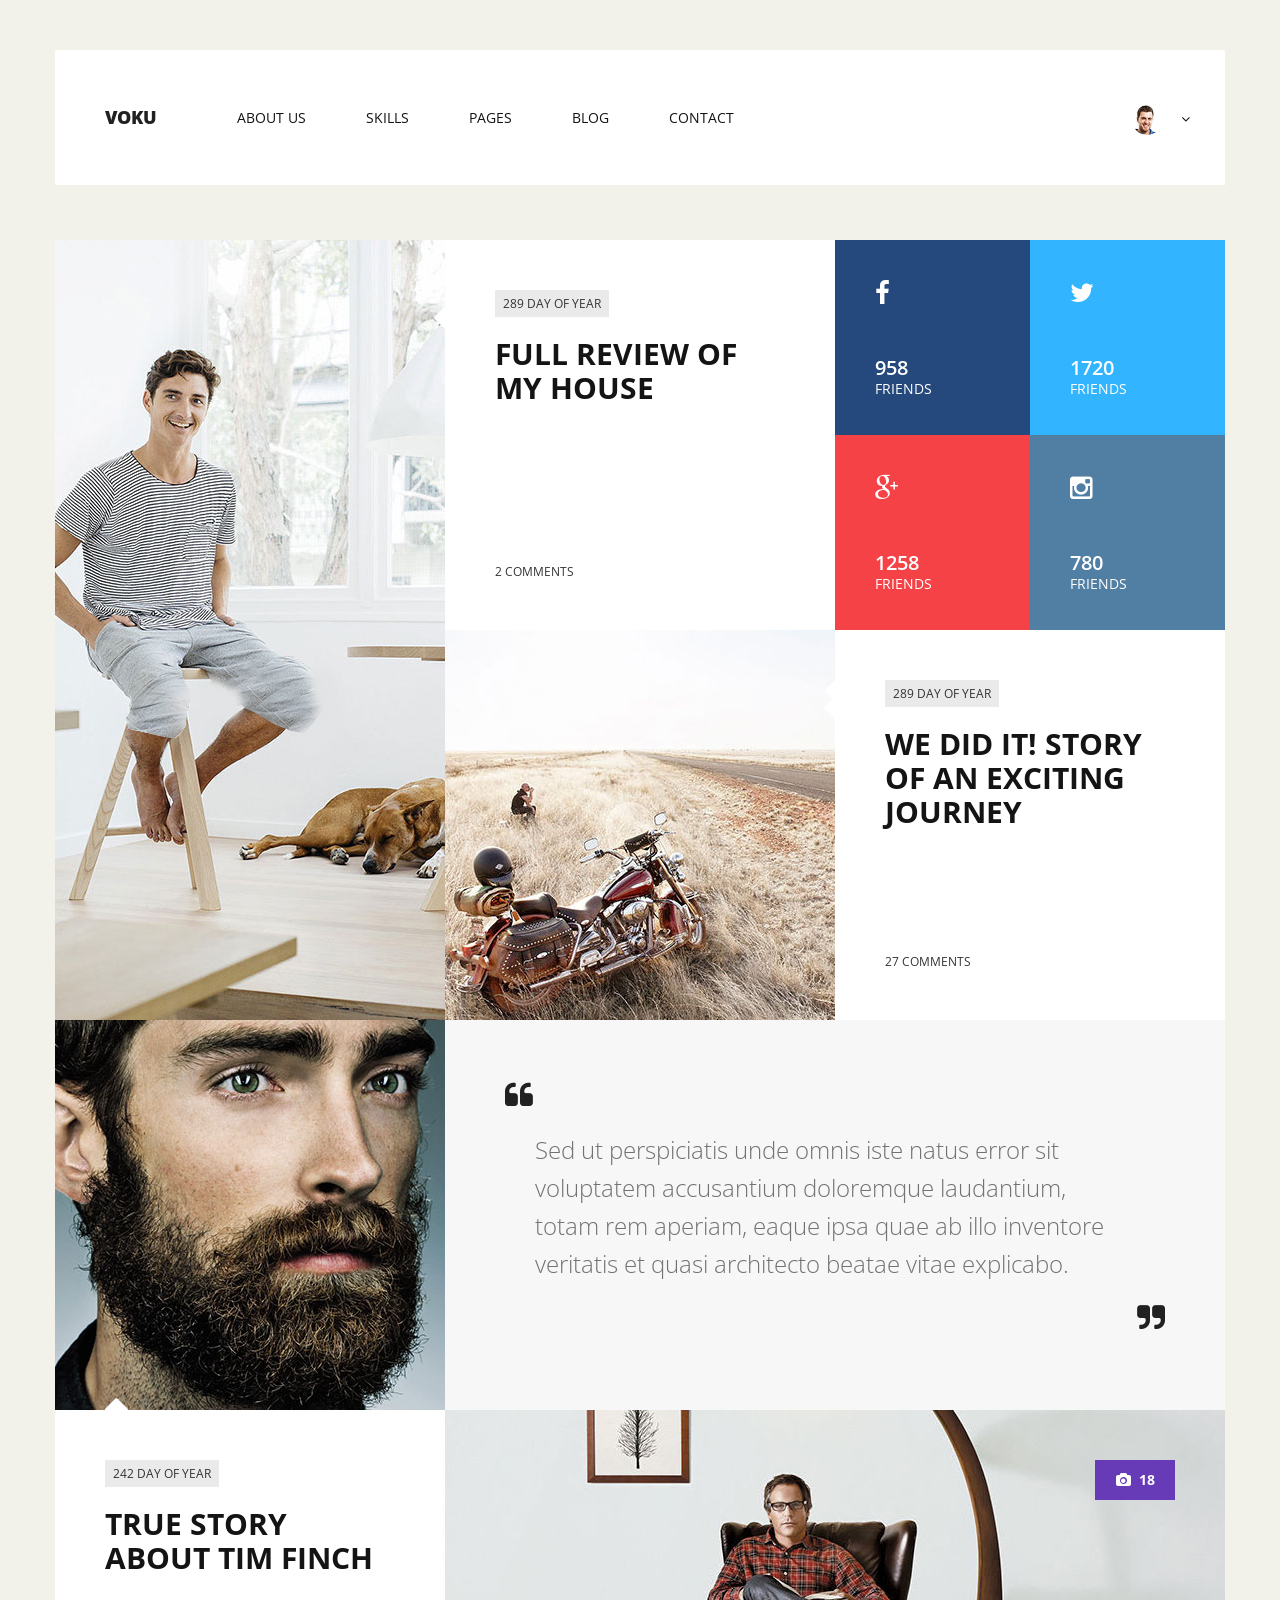
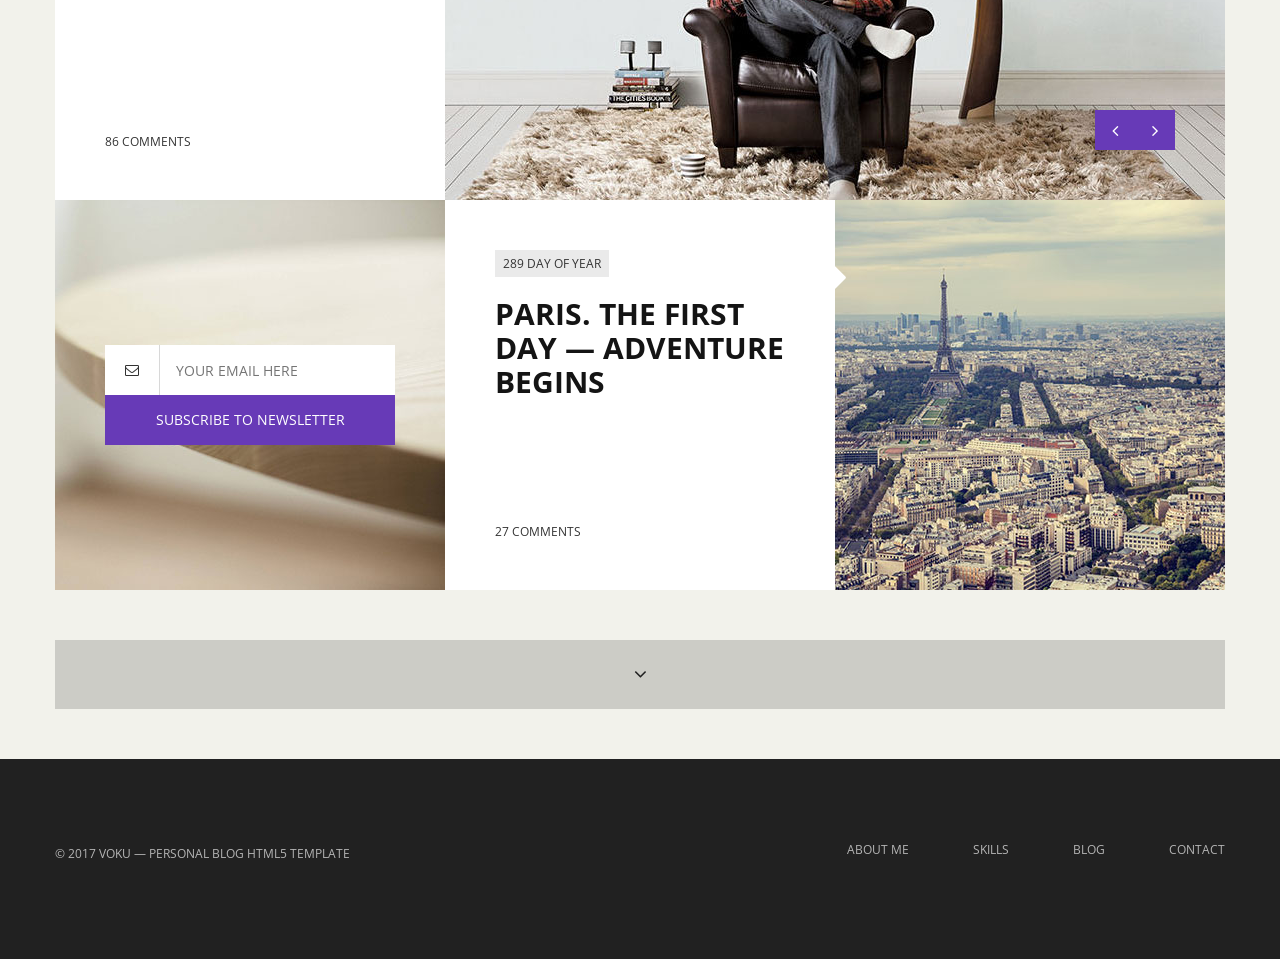
==== index.html @ 14ad577e "deploy project" ====
<!doctype html>
<html class="no-js" lang="en">
<head>
<meta name="viewport" content="width=device-width, initial-scale=1.0" />
<meta http-equiv="content-type" content="text/html; charset=utf-8" />
<meta name="author" content="M_Adnan" />
<!-- Document Title -->
<title>Voku HTML5 Templates</title>

<!-- Fonts Online -->
<link href='https://fonts.googleapis.com/css?family=Open+Sans:400,400italic,600,700,800,300' rel='stylesheet' type='text/css'>

<!-- StyleSheets -->
<link rel="stylesheet" href="css/bootstrap/bootstrap.min.css">
<link rel="stylesheet" href="css/font-awesome.min.css">
<link rel="stylesheet" href="css/main.css">
<link rel="stylesheet" href="css/style.css">
<link rel="stylesheet" href="css/responsive.css">

<!-- JavaScripts -->
<script src="js/vendors/modernizr.js"></script>
<!-- HTML5 Shim and Respond.js IE8 support of HTML5 elements and media queries -->
<!-- WARNING: Respond.js doesn't work if you view the page via file:// -->
<!--[if lt IE 9]>
    <script src="https://oss.maxcdn.com/html5shiv/3.7.2/html5shiv.min.js"></script>
    <script src="https://oss.maxcdn.com/respond/1.4.2/respond.min.js"></script>
    <![endif]-->
</head>
<body>

<!-- Page Wrapper -->
<div id="wrap">
  <div class="container"> 
    <!-- Header -->
    <header class="margin-top-50">
      <div class="logo"> <a href="index.html" class="text-uppercase">voku</a> </div>
      
      <!--======= NAV =========-->
      <nav> 
        <!--======= MENU START =========-->
        <ul class="ownmenu">
          <li><a href="about.html">About Us </a></li>
          <li><a href="skills.html">skills</a></li>
          <li><a href="index.html">Pages </a>
            <ul class="dropdown">
              <li><a href="index.html">Home </a></li>
              <li><a href="about.html">About </a></li>
              <li><a href="skills.html">Skills </a></li>
              <li><a href="blog.html">Blog </a></li>
              <li><a href="blog-post.html">Blog Post</a></li>
              <li><a href="coming-soon.html">Coming Soon</a></li>
              <li><a href="error.html">Error 404</a></li>
              <li><a href="site-offline.html">Site offline</a></li>
              <li><a href="typography.html">Typography</a></li>
              <li><a href="contact.html">Contact</a></li>
            </ul>
          </li>
          <li><a href="blog.html">blog</a></li>
          <li><a href="contact.html">Contact</a></li>
        </ul>
      </nav>
      <!--======= PROFILE =========-->
      <div class="profile navbar-right">
        <div class="dropdown"> <a href="#." class="dropdown-toggle" type="button" id="dropdownMenu1" data-toggle="dropdown" aria-haspopup="true" aria-expanded="true"><img src="images/avatar-1.jpg" alt=""> <span class="fa fa-angle-down"></span> </a>
          <ul class="dropdown-menu animated fadeInUp" aria-labelledby="dropdownMenu1">
            <li><a href="#">Demo Name</a></li>
            <li><a href="#">Profile</a></li>
            <li><a href="#">Something</a></li>
            <li><a href="#">Separated link</a></li>
          </ul>
        </div>
      </div>
    </header>
    <!-- End Header --> 
    
    <!-- Content -->
    <div id="content">
      <section class="post-content margin-top-50">
        <ul class="row">
          
          <!-- Post 1 -->
          <li class="col-md-4"> <img class="img-responsive" src="images/img-1.jpg" alt="" > </li>
          
          <!-- Post Content -->
          <li class="col-md-4">
            <article class="white-bg padding-50 caret-left"> <span class="days">289 day of year</span> 
              <!-- Post Tittle --> 
              <a href="#." class="tittle-post">full review of my house</a> <span class="comment">2 comments</span> </article>
          </li>
          
          <!-- Social Links -->
          <li class="col-md-4">
            <ul class="social-links">
              <!-- Facebook -->
              <li> <a href="#."  class="fb"> <i class="fa fa-facebook-f"></i>
                <h6>958</h6>
                <span>friends</span> </a> </li>
              <!-- Twitter -->
              <li> <a href="#."  class="tw"> <i class="fa fa-twitter"></i>
                <h6>1720</h6>
                <span>friends</span> </a> </li>
              <!-- Google Plus -->
              <li> <a href="#."  class="g-plus"> <i class="fa fa-google-plus"></i>
                <h6>1258</h6>
                <span>friends</span> </a> </li>
              <!-- Instagram -->
              <li> <a href="#."  class="inst"> <i class="fa fa-instagram"></i>
                <h6>780</h6>
                <span>friends</span> </a> </li>
            </ul>
          </li>
          <!-- Post 2 -->
          <li class="col-md-4"> <img class="img-responsive" src="images/img-2.jpg" alt="" > </li>
          <!-- Post Content -->
          <li class="col-md-4">
            <article class="white-bg padding-50 caret-left"> <span class="days">289 day of year</span> 
              <!-- Post Tittle --> 
              <a href="#." class="tittle-post">we did it! story of an exciting journey</a> <span class="comment">27 comments</span> </article>
          </li>
          
          <!-- Post 3 -->
          <li class="col-md-4">
            <div class="post-img"> <img class="img-responsive" src="images/img-4.jpg" alt="" > </div>
            <article class="white-bg padding-50 caret-up"> <span class="days">242 day of year</span> 
              <!-- Post Tittle --> 
              <a href="#." class="tittle-post">true story about Tim Finch</a> <span class="comment">86 comments</span> </article>
          </li>
          
          <!-- Qoute -->
          <li class="col-md-8">
            <article class="gray-bg cliort padding-60"> <i class="fa fa-quote-left"></i>
              <p>Sed ut perspiciatis unde omnis iste natus error sit voluptatem accusantium doloremque laudantium, totam rem aperiam, eaque ipsa quae ab illo inventore veritatis et quasi architecto beatae vitae explicabo.</p>
              <i class="fa fa-quote-right pull-right"></i> </article>
          </li>
          
          <!-- Slider Post -->
          <li class="col-md-8">
            <article> 
              <!-- Slider Img -->
              <div class="tag-photo"><i class="fa fa-camera"></i>&nbsp; 18</div>
              <div class="single-slides">
                <div><img class="img-responsive" src="images/img-5.jpg" alt="" ></div>
                <div><img class="img-responsive" src="images/img-5-1.jpg" alt="" ></div>
              </div>
            </article>
          </li>
          
          <!-- Newsletter -->
          <li class="col-md-4 news-letter">
            <article> <img class="img-responsive" src="images/img-6.jpg" alt="" >
              <div class="position-center-center full-w padding-50">
                <form>
                  <input type="email" placeholder="your email here" required>
                  <i class="fa fa-envelope-o"></i>
                  <button type="submit">subscribe to newsletter</button>
                </form>
              </div>
            </article>
          </li>
          
          <!-- Post 6 --> 
          <!-- Post Content -->
          <li class="col-md-4">
            <article class="white-bg padding-50 caret-right"> <span class="days">289 day of year</span> 
              <!-- Post Tittle --> 
              <a href="#." class="tittle-post">Paris. the first day — adventure begins</a> <span class="comment">27 comments</span> </article>
          </li>
          <li class="col-md-4"> <img class="img-responsive" src="images/img-7.jpg" alt="" > </li>
        </ul>
        
        <!-- LOAD MORE --> 
        <a href="#." class="load-more"><i class="fa fa-angle-down"></i></a> </section>
    </div>
  </div>
  
  <!-- FOOTER -->
  <footer>
    <div class="container">
      <div class="row">
        <div class="col-md-6">
          <p>© 2017 voku — personal blog HTML5 Template</p>
        </div>
        <div class="col-md-6 footer-link"> <a href="#.">about me</a> <a href="#.">skills</a> <a href="#.">blog</a> <a href="#.">Contact</a> </div>
      </div>
    </div>
  </footer>
</div>
<!-- End Page Wrapper --> 

<!-- JavaScripts --> 
<script src="js/vendors/jquery/jquery.min.js"></script> 
<script src="js/vendors/bootstrap.min.js"></script> 
<script src="js/vendors/own-menu.js"></script> 
<script src="js/vendors/owl.carousel.min.js"></script> 
<script src="js/voku.js"></script>
</body>
</html>
---- css/main.css ----
/* MENU CONFIGURATION
**********************************************************/
.ownmenu {
	width: 100%;
	padding: 0;
	margin: 0;
	position: relative;
	float: left;
	list-style: none;
}
.ownmenu li {
	display: inline-block;
	float: left;
}
.ownmenu a {
	-o-transition: all .3s linear;
	-webkit-transition: all .3s linear;
	-moz-transition: all .3s linear;
	transition: all .3s linear;
	outline: none;
	z-index: 10;
}
.ownmenu li {
}
/* DROPDOWN CONFIGURATION
**********************************************************/
.ownmenu ul.dropdown, .ownmenu ul.dropdown li ul.dropdown {
	list-style: none;
	margin: 0;
	padding: 0;
	display: none;
	position: absolute;
	z-index: 99;
	padding-left: 0px;
	width: 250px;
	background: none;
}
.ownmenu ul.dropdown li ul.dropdown {
	left: 100%;
	top: inherit;
	background: #272727;
}
header nav .ownmenu ul.dropdown .indicator {
	display: block;
	left: -15px;
	margin-left: 0px;
}
.ownmenu ul.dropdown li {
	clear: both;
	width: 100%;
}
.ownmenu ul.dropdown li a {
	width: 100%;
	padding: 12px 24px 12px;
	display: inline-block;
	float: left;
	clear: both;
	text-decoration: none;
	color: #999;
	box-sizing: border-box;
	-moz-box-sizing: border-box;
	-webkit-box-sizing: border-box;
}
.ownmenu ul.dropdown li:hover > a {
	color: #fff !important;
}
/* dropdowns to left side */
.ownmenu ul.dropdown li ul.dropdown.left {
	left: auto;
	right: 100%;
}
/* SUBMENU INDICATORS
**********************************************************/
.ownmenu .indicator {
	position: relative;
	right: 5px;
	font-size: 14px;
	float: right;
}
.ownmenu ul li .indicator {
	font-size: 12px;
	top: 1px;
	left: 10px;
}
.ownmenu ul.dropdown {
	top: 54px;
}
.ownmenu > li > .megamenu {
	top: 54px;
}
/* MEGAMENU
**********************************************************/
.ownmenu > li > .megamenu {
	position: absolute;
	display: none;
	background: #fff;
	width: 25%;
	font-size: 12px;
	color: #999;
	z-index: 99;
	padding: 0 0px;
	-webkit-box-sizing: border-box;
	-moz-box-sizing: border-box;
	box-sizing: border-box;
}
/* megamenu list */
.ownmenu li > .megamenu ul {
	margin: 0px;
	float: left;
	padding: 0;
	display: block;
	position: relative;
}
.ownmenu li > .megamenu ul li {
	width: 100%;
	padding: 0px;
}
.ownmenu li > .megamenu ul li.title {
	margin: 0 0 8px;
	padding: 0 0 5px;
	font-size: 14px;
	border-bottom: solid 1px #666;
}
/* megamenu h5 */
.ownmenu li > .megamenu h5 {
	width: 100%;
	margin: 0;
	padding: 0;
}
/* megamenu links */
.ownmenu li > .megamenu a {
	color: #999;
	text-decoration: none;
	font-size: 12px;
	-webkit-transition: color 0.3s linear;
	-moz-transition: color 0.3s linear;
	-o-transition: color 0.3s linear;
	transition: color 0.3s linear;
}
.ownmenu li > .megamenu a:hover {
	color: #dedede;
}
/* megamenu images */
.ownmenu .megamenu img {
	width: 100%;
	-webkit-transition: border 0.3s linear;
	-moz-transition: border 0.3s linear;
	-o-transition: border 0.3s linear;
	transition: border 0.3s linear;
}
/* to fix right attribute on submenus (menu aligned to left (default)) */
.ownmenu > li.fix-sub > .megamenu, .ownmenu > li.fix-sub > .megamenu.half-width, .ownmenu > li.fix-sub > .dropdown {
	right: 0;
}
/* MEGAMENU WIDTHS
**********************************************************/
.ownmenu > li > .megamenu.half-width {
	width: 50%;
}
.ownmenu > li > .megamenu.full-width {
	width: 100%;
	left: 0;
	text-align: left;
}
/* MEGAMENU FORM CONFIGURATION
**********************************************************/
.ownmenu li > .megamenu form {
	width: 100%;
}
/* megamenu inputs */
.ownmenu li > .megamenu form input[type="text"], .ownmenu li > .megamenu form textarea {
	padding: 5px;
	color: #999;
	background: #444;
	font-size: 14px;
	border: solid 1px transparent;
	outline: none;
	-webkit-box-sizing: border-box;
	-moz-box-sizing: border-box;
	box-sizing: border-box;
	-webkit-transition: border 0.3s linear;
	-moz-transition: border 0.3s linear;
	-o-transition: border 0.3s linear;
	transition: border 0.3s linear;
}
.ownmenu li > .megamenu form input[type="text"]:focus, .ownmenu li > .megamenu form textarea:focus {
	border-color: #e0e0e0;
}
.ownmenu li > .megamenu form input[type="text"] {
	width: 100%;
	margin-top: 10px;
}
.ownmenu li > .megamenu form textarea {
	width: 100%;
	margin-top: 10px;
}
.ownmenu li > .megamenu form input[type="submit"] {
	width: 25%;
	float: right;
	height: 30px;
	margin-top: 10px;
	border: none;
	cursor: pointer;
	background: #444;
	color: #777;
	-webkit-transition: background 0.3s linear;
	-moz-transition: background 0.3s linear;
	-o-transition: background 0.3s linear;
	transition: background 0.3s linear;
}
.ownmenu li > .megamenu form input[type="submit"]:hover {
	background: #e0e0e0;
	color: #555;
}
/* MEGAMENU GRID SYSTEM
**********************************************************/
.megamenu .row {
}
.megamenu .row:first-child {
	margin-top: 0;
}
.megamenu .row:before, .megamenu .row:after {
	display: table;
	content: "";
	line-height: 0;
}
.megamenu .row:after {
	clear: both;
}
.megamenu .row .col1, .megamenu .row .col2, .megamenu .row .col3, .megamenu .row .col4, .megamenu .row .col5, .megamenu .row .col6 {
	display: block;
	width: 100%;
	min-height: 20px;
	float: left;
	margin-left: 2.127659574468085%;
	-webkit-box-sizing: border-box;
	-moz-box-sizing: border-box;
	box-sizing: border-box;
}
.megamenu .row [class*="col"]:first-child {
	margin-left: 0;
}
.megamenu .row .col1 {
	width: 14.893617021276595%;
}
/* RIGHT ALIGNMENT (MENU ITEM)
**********************************************************/
.ownmenu > li.right {
	float: right;
}
.ownmenu > li.right > .megamenu, .ownmenu > li.right > .megamenu.half-width, .ownmenu > li.right > .dropdown {
	right: 0;
}
/* to fix right attribute on submenus (menu aligned to right) */
.ownmenu > li.jsright {
	float: right;
}
.ownmenu > li.jsright.last > .megamenu, .ownmenu > li.jsright.last > .megamenu.half-width, .ownmenu > li.jsright.last > .dropdown {
	right: 0;
}
/* ICONS (FONT AWESOME)
**********************************************************/
.ownmenu > li > a > i {
}
/* COLLAPSIBLE MENU
**********************************************************/
.ownmenu > li.showhide {
	display: none;
	width: 100%;
	height: 50px;
	cursor: pointer;
	color: #999;
}
.ownmenu > li.showhide span.title {
	margin: 15px 0 0 25px;
	float: left;
}
.ownmenu > li.showhide span.icon {
	margin: 17px 20px;
	float: right;
}
.ownmenu > li.showhide .icon em {
	margin-bottom: 3px;
	display: block;
	width: 20px;
	height: 2px;
	background: #999;
}
/* RESPONSIVE LAYOUT
**********************************************************/
@media (max-width: 767px) {
.ownmenu > li {
	display: block;
	width: 100%;
	box-sizing: border-box;
	-moz-box-sizing: border-box;
	-webkit-box-sizing: border-box;
}
.ownmenu > li > a {
	padding: 15px 25px;
}
.ownmenu a {
	width: 100%;
	box-sizing: border-box;
	-moz-box-sizing: border-box;
	-webkit-box-sizing: border-box;
}
.ownmenu ul.dropdown, .ownmenu ul.dropdown li ul.dropdown {
	width: 100% !important;
	left: 0;
	position: static !important;
	border: none;
	box-sizing: border-box;
	-moz-box-sizing: border-box;
	-webkit-box-sizing: border-box;
}
.ownmenu ul.dropdown li {
	border: none;
}
.ownmenu ul.dropdown > li > a {
	padding-left: 40px !important;
}
.ownmenu > li > .megamenu {
	width: 100% !important;
	position: static;
	border-top: none;
}
.ownmenu > li > .megamenu .row [class*="col"] {
	float: none;
	display: block;
	width: 100% !important;
	margin-left: 0;
	margin-top: 15px;
	-webkit-box-sizing: border-box;
	-moz-box-sizing: border-box;
	box-sizing: border-box;
}
.ownmenu > li > .megamenu .row:first-child [class*="col"]:first-child {
	margin-top: 0;
}
.ownmenu > li > .megamenu .row {
	margin-top: 0;
}
.ownmenu > li > ul.dropdown > li > a {
	padding-left: 20px !important;
}
.ownmenu > li > ul.dropdown > li > ul.dropdown > li > a {
	padding-left: 60px !important;
}
.ownmenu > li > ul.dropdown > li > ul.dropdown > li > ul.dropdown > li > a {
	padding-left: 80px !important;
}
}

/* 
 * 	Owl Carousel - Auto Height Plugin
 */
.owl-height {
	-webkit-transition: height 500ms ease-in-out;
	-moz-transition: height 500ms ease-in-out;
	-ms-transition: height 500ms ease-in-out;
	-o-transition: height 500ms ease-in-out;
	transition: height 500ms ease-in-out;
}
/* 
 *  Core Owl Carousel CSS File
 */
.owl-carousel {
	display: none;
	width: 100%;
	-webkit-tap-highlight-color: transparent;
	/* position relative and z-index fix webkit rendering fonts issue */
	position: relative;
	z-index: 1;
}
.owl-carousel .owl-stage {
	position: relative;
	-ms-touch-action: pan-Y;
}
.owl-carousel .owl-stage:after {
	content: ".";
	display: block;
	clear: both;
	visibility: hidden;
	line-height: 0;
	height: 0;
}
.owl-carousel .owl-stage-outer {
	position: relative;
	overflow: hidden;
	/* fix for flashing background */
	-webkit-transform: translate3d(0px, 0px, 0px);
}
.owl-carousel .owl-controls .owl-nav .owl-prev, .owl-carousel .owl-controls .owl-nav .owl-next, .owl-carousel .owl-controls .owl-dot {
	cursor: pointer;
	cursor: hand;
	-webkit-user-select: none;
	-khtml-user-select: none;
	-moz-user-select: none;
	-ms-user-select: none;
	user-select: none;
}
.owl-carousel.owl-loaded {
	display: block;
}
.owl-carousel.owl-loading {
	opacity: 0;
	display: block;
}
.owl-carousel.owl-hidden {
	opacity: 0;
}
.owl-carousel .owl-refresh .owl-item {
	display: none;
}
.owl-carousel .owl-item {
	position: relative;
	min-height: 1px;
	float: left;
	-webkit-backface-visibility: hidden;
	-webkit-tap-highlight-color: transparent;
	-webkit-touch-callout: none;
	-webkit-user-select: none;
	-moz-user-select: none;
	-ms-user-select: none;
	user-select: none;
}
.owl-carousel .owl-item img {
	display: block;
	-webkit-transform-style: preserve-3d;
}
.owl-carousel.owl-text-select-on .owl-item {
	-webkit-user-select: auto;
	-moz-user-select: auto;
	-ms-user-select: auto;
	user-select: auto;
}
.owl-carousel .owl-grab {
	cursor: move;
	cursor: -webkit-grab;
	cursor: -o-grab;
	cursor: -ms-grab;
	cursor: grab;
}
.owl-carousel.owl-rtl {
	direction: rtl;
}
.owl-carousel.owl-rtl .owl-item {
	float: right;
}
/* No Js */
.no-js .owl-carousel {
	display: block;
}
/* 
 * 	Owl Carousel - Lazy Load Plugin
 */
.owl-carousel .owl-item .owl-lazy {
	opacity: 0;
	-webkit-transition: opacity 400ms ease;
	-moz-transition: opacity 400ms ease;
	-ms-transition: opacity 400ms ease;
	-o-transition: opacity 400ms ease;
	transition: opacity 400ms ease;
}
.owl-carousel .owl-item img {
	transform-style: preserve-3d;
}
/* 
 * 	Owl Carousel - Video Plugin
 */
.owl-carousel .owl-video-wrapper {
	position: relative;
	height: 100%;
	background: #000;
}
.owl-carousel .owl-video-play-icon {
	position: absolute;
	height: 80px;
	width: 80px;
	left: 50%;
	top: 50%;
	margin-left: -40px;
	margin-top: -40px;
	cursor: pointer;
	z-index: 1;
	-webkit-backface-visibility: hidden;
	-webkit-transition: scale 100ms ease;
	-moz-transition: scale 100ms ease;
	-ms-transition: scale 100ms ease;
	-o-transition: scale 100ms ease;
	transition: scale 100ms ease;
}
.owl-carousel .owl-video-play-icon:hover {
	-webkit-transition: scale(1.3, 1.3);
	-moz-transition: scale(1.3, 1.3);
	-ms-transition: scale(1.3, 1.3);
	-o-transition: scale(1.3, 1.3);
	transition: scale(1.3, 1.3);
}
.owl-carousel .owl-video-playing .owl-video-tn, .owl-carousel .owl-video-playing .owl-video-play-icon {
	display: none;
}
.owl-carousel .owl-video-tn {
	opacity: 0;
	height: 100%;
	background-position: center center;
	background-repeat: no-repeat;
	-webkit-background-size: contain;
	-moz-background-size: contain;
	-o-background-size: contain;
	background-size: contain;
	-webkit-transition: opacity 400ms ease;
	-moz-transition: opacity 400ms ease;
	-ms-transition: opacity 400ms ease;
	-o-transition: opacity 400ms ease;
	transition: opacity 400ms ease;
}
.owl-carousel .owl-video-frame {
	position: relative;
	z-index: 1;
}

div.pp_default .pp_top,div.pp_default .pp_top .pp_middle,div.pp_default .pp_top .pp_left,div.pp_default .pp_top .pp_right,div.pp_default .pp_bottom,div.pp_default .pp_bottom .pp_left,div.pp_default .pp_bottom .pp_middle,div.pp_default .pp_bottom .pp_right{height:13px}
div.pp_default .pp_top .pp_left{background:url(../images/prettyPhoto/default/sprite.png) -78px -93px no-repeat}
div.pp_default .pp_top .pp_middle{background:url(../images/prettyPhoto/default/sprite_x.png) top left repeat-x}
div.pp_default .pp_top .pp_right{background:url(../images/prettyPhoto/default/sprite.png) -112px -93px no-repeat}
div.pp_default .pp_content .ppt{color:#f8f8f8}
div.pp_default .pp_content_container .pp_left{background:url(../images/prettyPhoto/default/sprite_y.png) -7px 0 repeat-y;padding-left:13px}
div.pp_default .pp_content_container .pp_right{background:url(../images/prettyPhoto/default/sprite_y.png) top right repeat-y;padding-right:13px}
div.pp_default .pp_next:hover{background:url(../images/prettyPhoto/default/sprite_next.png) center right no-repeat;cursor:pointer}
div.pp_default .pp_previous:hover{background:url(../images/prettyPhoto/default/sprite_prev.png) center left no-repeat;cursor:pointer}
div.pp_default .pp_expand{background:url(../images/prettyPhoto/default/sprite.png) 0 -29px no-repeat;cursor:pointer;width:28px;height:28px}
div.pp_default .pp_expand:hover{background:url(../images/prettyPhoto/default/sprite.png) 0 -56px no-repeat;cursor:pointer}
div.pp_default .pp_contract{background:url(../images/prettyPhoto/default/sprite.png) 0 -84px no-repeat;cursor:pointer;width:28px;height:28px}
div.pp_default .pp_contract:hover{background:url(../images/prettyPhoto/default/sprite.png) 0 -113px no-repeat;cursor:pointer}
div.pp_default .pp_close{width:30px;height:30px;background:url(../images/prettyPhoto/default/sprite.png) 2px 1px no-repeat;cursor:pointer}
div.pp_default .pp_gallery ul li a{background:url(../images/prettyPhoto/default/default_thumb.png) center center #f8f8f8;border:1px solid #aaa}
div.pp_default .pp_social{margin-top:7px}
div.pp_default .pp_gallery a.pp_arrow_previous,div.pp_default .pp_gallery a.pp_arrow_next{position:static;left:auto}
div.pp_default .pp_nav .pp_play,div.pp_default .pp_nav .pp_pause{background:url(../images/prettyPhoto/default/sprite.png) -51px 1px no-repeat;height:30px;width:30px}
div.pp_default .pp_nav .pp_pause{background-position:-51px -29px}
div.pp_default a.pp_arrow_previous,div.pp_default a.pp_arrow_next{background:url(../images/prettyPhoto/default/sprite.png) -31px -3px no-repeat;height:20px;width:20px;margin:4px 0 0}
div.pp_default a.pp_arrow_next{left:52px;background-position:-82px -3px}
div.pp_default .pp_content_container .pp_details{margin-top:5px}
div.pp_default .pp_nav{clear:none;height:30px;width:110px;position:relative}
div.pp_default .pp_nav .currentTextHolder{font-family:Georgia;font-style:italic;color:#999;font-size:11px;left:75px;line-height:25px;position:absolute;top:2px;margin:0;padding:0 0 0 10px}
div.pp_default .pp_close:hover,div.pp_default .pp_nav .pp_play:hover,div.pp_default .pp_nav .pp_pause:hover,div.pp_default .pp_arrow_next:hover,div.pp_default .pp_arrow_previous:hover{opacity:0.7}
div.pp_default .pp_description{font-size:11px;font-weight:700;line-height:14px;margin:5px 50px 5px 0}
div.pp_default .pp_bottom .pp_left{background:url(../images/prettyPhoto/default/sprite.png) -78px -127px no-repeat}
div.pp_default .pp_bottom .pp_middle{background:url(../images/prettyPhoto/default/sprite_x.png) bottom left repeat-x}
div.pp_default .pp_bottom .pp_right{background:url(../images/prettyPhoto/default/sprite.png) -112px -127px no-repeat}
div.pp_default .pp_loaderIcon{background:url(../images/prettyPhoto/default/loader.gif) center center no-repeat}
div.light_rounded .pp_top .pp_left{background:url(../images/prettyPhoto/light_rounded/sprite.png) -88px -53px no-repeat}
div.light_rounded .pp_top .pp_right{background:url(../images/prettyPhoto/light_rounded/sprite.png) -110px -53px no-repeat}
div.light_rounded .pp_next:hover{background:url(../images/prettyPhoto/light_rounded/btnNext.png) center right no-repeat;cursor:pointer}
div.light_rounded .pp_previous:hover{background:url(../images/prettyPhoto/light_rounded/btnPrevious.png) center left no-repeat;cursor:pointer}
div.light_rounded .pp_expand{background:url(../images/prettyPhoto/light_rounded/sprite.png) -31px -26px no-repeat;cursor:pointer}
div.light_rounded .pp_expand:hover{background:url(../images/prettyPhoto/light_rounded/sprite.png) -31px -47px no-repeat;cursor:pointer}
div.light_rounded .pp_contract{background:url(../images/prettyPhoto/light_rounded/sprite.png) 0 -26px no-repeat;cursor:pointer}
div.light_rounded .pp_contract:hover{background:url(../images/prettyPhoto/light_rounded/sprite.png) 0 -47px no-repeat;cursor:pointer}
div.light_rounded .pp_close{width:75px;height:22px;background:url(../images/prettyPhoto/light_rounded/sprite.png) -1px -1px no-repeat;cursor:pointer}
div.light_rounded .pp_nav .pp_play{background:url(../images/prettyPhoto/light_rounded/sprite.png) -1px -100px no-repeat;height:15px;width:14px}
div.light_rounded .pp_nav .pp_pause{background:url(../images/prettyPhoto/light_rounded/sprite.png) -24px -100px no-repeat;height:15px;width:14px}
div.light_rounded .pp_arrow_previous{background:url(../images/prettyPhoto/light_rounded/sprite.png) 0 -71px no-repeat}
div.light_rounded .pp_arrow_next{background:url(../images/prettyPhoto/light_rounded/sprite.png) -22px -71px no-repeat}
div.light_rounded .pp_bottom .pp_left{background:url(../images/prettyPhoto/light_rounded/sprite.png) -88px -80px no-repeat}
div.light_rounded .pp_bottom .pp_right{background:url(../images/prettyPhoto/light_rounded/sprite.png) -110px -80px no-repeat}
div.dark_rounded .pp_top .pp_left{background:url(../images/prettyPhoto/dark_rounded/sprite.png) -88px -53px no-repeat}
div.dark_rounded .pp_top .pp_right{background:url(../images/prettyPhoto/dark_rounded/sprite.png) -110px -53px no-repeat}
div.dark_rounded .pp_content_container .pp_left{background:url(../images/prettyPhoto/dark_rounded/contentPattern.png) top left repeat-y}
div.dark_rounded .pp_content_container .pp_right{background:url(../images/prettyPhoto/dark_rounded/contentPattern.png) top right repeat-y}
div.dark_rounded .pp_next:hover{background:url(../images/prettyPhoto/dark_rounded/btnNext.png) center right no-repeat;cursor:pointer}
div.dark_rounded .pp_previous:hover{background:url(../images/prettyPhoto/dark_rounded/btnPrevious.png) center left no-repeat;cursor:pointer}
div.dark_rounded .pp_expand{background:url(../images/prettyPhoto/dark_rounded/sprite.png) -31px -26px no-repeat;cursor:pointer}
div.dark_rounded .pp_expand:hover{background:url(../images/prettyPhoto/dark_rounded/sprite.png) -31px -47px no-repeat;cursor:pointer}
div.dark_rounded .pp_contract{background:url(../images/prettyPhoto/dark_rounded/sprite.png) 0 -26px no-repeat;cursor:pointer}
div.dark_rounded .pp_contract:hover{background:url(../images/prettyPhoto/dark_rounded/sprite.png) 0 -47px no-repeat;cursor:pointer}
div.dark_rounded .pp_close{width:75px;height:22px;background:url(../images/prettyPhoto/dark_rounded/sprite.png) -1px -1px no-repeat;cursor:pointer}
div.dark_rounded .pp_description{margin-right:85px;color:#fff}
div.dark_rounded .pp_nav .pp_play{background:url(../images/prettyPhoto/dark_rounded/sprite.png) -1px -100px no-repeat;height:15px;width:14px}
div.dark_rounded .pp_nav .pp_pause{background:url(../images/prettyPhoto/dark_rounded/sprite.png) -24px -100px no-repeat;height:15px;width:14px}
div.dark_rounded .pp_arrow_previous{background:url(../images/prettyPhoto/dark_rounded/sprite.png) 0 -71px no-repeat}
div.dark_rounded .pp_arrow_next{background:url(../images/prettyPhoto/dark_rounded/sprite.png) -22px -71px no-repeat}
div.dark_rounded .pp_bottom .pp_left{background:url(../images/prettyPhoto/dark_rounded/sprite.png) -88px -80px no-repeat}
div.dark_rounded .pp_bottom .pp_right{background:url(../images/prettyPhoto/dark_rounded/sprite.png) -110px -80px no-repeat}
div.dark_rounded .pp_loaderIcon{background:url(../images/prettyPhoto/dark_rounded/loader.gif) center center no-repeat}
div.dark_square .pp_left,div.dark_square .pp_middle,div.dark_square .pp_right,div.dark_square .pp_content{background:#000}
div.dark_square .pp_description{color:#fff;margin:0 85px 0 0}
div.dark_square .pp_loaderIcon{background:url(../images/prettyPhoto/dark_square/loader.gif) center center no-repeat}
div.dark_square .pp_expand{background:url(../images/prettyPhoto/dark_square/sprite.png) -31px -26px no-repeat;cursor:pointer}
div.dark_square .pp_expand:hover{background:url(../images/prettyPhoto/dark_square/sprite.png) -31px -47px no-repeat;cursor:pointer}
div.dark_square .pp_contract{background:url(../images/prettyPhoto/dark_square/sprite.png) 0 -26px no-repeat;cursor:pointer}
div.dark_square .pp_contract:hover{background:url(../images/prettyPhoto/dark_square/sprite.png) 0 -47px no-repeat;cursor:pointer}
div.dark_square .pp_close{width:75px;height:22px;background:url(../images/prettyPhoto/dark_square/sprite.png) -1px -1px no-repeat;cursor:pointer}
div.dark_square .pp_nav{clear:none}
div.dark_square .pp_nav .pp_play{background:url(../images/prettyPhoto/dark_square/sprite.png) -1px -100px no-repeat;height:15px;width:14px}
div.dark_square .pp_nav .pp_pause{background:url(../images/prettyPhoto/dark_square/sprite.png) -24px -100px no-repeat;height:15px;width:14px}
div.dark_square .pp_arrow_previous{background:url(../images/prettyPhoto/dark_square/sprite.png) 0 -71px no-repeat}
div.dark_square .pp_arrow_next{background:url(../images/prettyPhoto/dark_square/sprite.png) -22px -71px no-repeat}
div.dark_square .pp_next:hover{background:url(../images/prettyPhoto/dark_square/btnNext.png) center right no-repeat;cursor:pointer}
div.dark_square .pp_previous:hover{background:url(../images/prettyPhoto/dark_square/btnPrevious.png) center left no-repeat;cursor:pointer}
div.light_square .pp_expand{background:url(../images/prettyPhoto/light_square/sprite.png) -31px -26px no-repeat;cursor:pointer}
div.light_square .pp_expand:hover{background:url(../images/prettyPhoto/light_square/sprite.png) -31px -47px no-repeat;cursor:pointer}
div.light_square .pp_contract{background:url(../images/prettyPhoto/light_square/sprite.png) 0 -26px no-repeat;cursor:pointer}
div.light_square .pp_contract:hover{background:url(../images/prettyPhoto/light_square/sprite.png) 0 -47px no-repeat;cursor:pointer}
div.light_square .pp_close{width:75px;height:22px;background:url(../images/prettyPhoto/light_square/sprite.png) -1px -1px no-repeat;cursor:pointer}
div.light_square .pp_nav .pp_play{background:url(../images/prettyPhoto/light_square/sprite.png) -1px -100px no-repeat;height:15px;width:14px}
div.light_square .pp_nav .pp_pause{background:url(../images/prettyPhoto/light_square/sprite.png) -24px -100px no-repeat;height:15px;width:14px}
div.light_square .pp_arrow_previous{background:url(../images/prettyPhoto/light_square/sprite.png) 0 -71px no-repeat}
div.light_square .pp_arrow_next{background:url(../images/prettyPhoto/light_square/sprite.png) -22px -71px no-repeat}
div.light_square .pp_next:hover{background:url(../images/prettyPhoto/light_square/btnNext.png) center right no-repeat;cursor:pointer}
div.light_square .pp_previous:hover{background:url(../images/prettyPhoto/light_square/btnPrevious.png) center left no-repeat;cursor:pointer}
div.facebook .pp_top .pp_left{background:url(../images/prettyPhoto/facebook/sprite.png) -88px -53px no-repeat}
div.facebook .pp_top .pp_middle{background:url(../images/prettyPhoto/facebook/contentPatternTop.png) top left repeat-x}
div.facebook .pp_top .pp_right{background:url(../images/prettyPhoto/facebook/sprite.png) -110px -53px no-repeat}
div.facebook .pp_content_container .pp_left{background:url(../images/prettyPhoto/facebook/contentPatternLeft.png) top left repeat-y}
div.facebook .pp_content_container .pp_right{background:url(../images/prettyPhoto/facebook/contentPatternRight.png) top right repeat-y}
div.facebook .pp_expand{background:url(../images/prettyPhoto/facebook/sprite.png) -31px -26px no-repeat;cursor:pointer}
div.facebook .pp_expand:hover{background:url(../images/prettyPhoto/facebook/sprite.png) -31px -47px no-repeat;cursor:pointer}
div.facebook .pp_contract{background:url(../images/prettyPhoto/facebook/sprite.png) 0 -26px no-repeat;cursor:pointer}
div.facebook .pp_contract:hover{background:url(../images/prettyPhoto/facebook/sprite.png) 0 -47px no-repeat;cursor:pointer}
div.facebook .pp_close{width:22px;height:22px;background:url(../images/prettyPhoto/facebook/sprite.png) -1px -1px no-repeat;cursor:pointer}
div.facebook .pp_description{margin:0 37px 0 0}
div.facebook .pp_loaderIcon{background:url(../images/prettyPhoto/facebook/loader.gif) center center no-repeat}
div.facebook .pp_arrow_previous{background:url(../images/prettyPhoto/facebook/sprite.png) 0 -71px no-repeat;height:22px;margin-top:0;width:22px}
div.facebook .pp_arrow_previous.disabled{background-position:0 -96px;cursor:default}
div.facebook .pp_arrow_next{background:url(../images/prettyPhoto/facebook/sprite.png) -32px -71px no-repeat;height:22px;margin-top:0;width:22px}
div.facebook .pp_arrow_next.disabled{background-position:-32px -96px;cursor:default}
div.facebook .pp_nav{margin-top:0}
div.facebook .pp_nav p{font-size:15px;padding:0 3px 0 4px}
div.facebook .pp_nav .pp_play{background:url(../images/prettyPhoto/facebook/sprite.png) -1px -123px no-repeat;height:22px;width:22px}
div.facebook .pp_nav .pp_pause{background:url(../images/prettyPhoto/facebook/sprite.png) -32px -123px no-repeat;height:22px;width:22px}
div.facebook .pp_next:hover{background:url(../images/prettyPhoto/facebook/btnNext.png) center right no-repeat;cursor:pointer}
div.facebook .pp_previous:hover{background:url(../images/prettyPhoto/facebook/btnPrevious.png) center left no-repeat;cursor:pointer}
div.facebook .pp_bottom .pp_left{background:url(../images/prettyPhoto/facebook/sprite.png) -88px -80px no-repeat}
div.facebook .pp_bottom .pp_middle{background:url(../images/prettyPhoto/facebook/contentPatternBottom.png) top left repeat-x}
div.facebook .pp_bottom .pp_right{background:url(../images/prettyPhoto/facebook/sprite.png) -110px -80px no-repeat}
div.pp_pic_holder a:focus{outline:none}
div.pp_overlay{background:#000;display:none;left:0;position:absolute;top:0;width:100%;z-index:9500}
div.pp_pic_holder{display:none;position:absolute;width:100px;z-index:10000}
.pp_content{height:40px;min-width:40px}
* html .pp_content{width:40px}
.pp_content_container{position:relative;text-align:left;width:100%}
.pp_content_container .pp_left{padding-left:20px}
.pp_content_container .pp_right{padding-right:20px}
.pp_content_container .pp_details{float:left;margin:10px 0 2px}
.pp_description{display:none;margin:0}
.pp_social{float:left;margin:0}
.pp_social .facebook{float:left;margin-left:5px;width:55px;overflow:hidden}
.pp_social .twitter{float:left}
.pp_nav{clear:right;float:left;margin:3px 10px 0 0}
.pp_nav p{float:left;white-space:nowrap;margin:2px 4px}
.pp_nav .pp_play,.pp_nav .pp_pause{float:left;margin-right:4px;text-indent:-10000px}
a.pp_arrow_previous,a.pp_arrow_next{display:block;float:left;height:15px;margin-top:3px;overflow:hidden;text-indent:-10000px;width:14px}
.pp_hoverContainer{position:absolute;top:0;width:100%;z-index:2000}
.pp_gallery{display:none;left:50%;margin-top:-50px;position:absolute;z-index:10000}
.pp_gallery div{float:left;overflow:hidden;position:relative}
.pp_gallery ul{float:left;height:35px;position:relative;white-space:nowrap;margin:0 0 0 5px;padding:0}
.pp_gallery ul a{border:1px rgba(0,0,0,0.5) solid;display:block;float:left;height:33px;overflow:hidden}
.pp_gallery ul a img{border:0}
.pp_gallery li{display:block;float:left;margin:0 5px 0 0;padding:0}
.pp_gallery li.default a{background:url(../images/prettyPhoto/facebook/default_thumbnail.gif) 0 0 no-repeat;display:block;height:33px;width:50px}
.pp_gallery .pp_arrow_previous,.pp_gallery .pp_arrow_next{margin-top:7px!important}
a.pp_next{background:url(../images/prettyPhoto/light_rounded/btnNext.png) 10000px 10000px no-repeat;display:block;float:right;height:100%;text-indent:-10000px;width:49%}
a.pp_previous{background:url(../images/prettyPhoto/light_rounded/btnNext.png) 10000px 10000px no-repeat;display:block;float:left;height:100%;text-indent:-10000px;width:49%}
a.pp_expand,a.pp_contract{cursor:pointer;display:none;height:20px;position:absolute;right:30px;text-indent:-10000px;top:10px;width:20px;z-index:20000}
a.pp_close{position:absolute;right:0;top:0;display:block;line-height:22px;text-indent:-10000px}
.pp_loaderIcon{display:block;height:24px;left:50%;position:absolute;top:50%;width:24px;margin:-12px 0 0 -12px}
#pp_full_res{line-height:1!important}
#pp_full_res .pp_inline{text-align:left}
#pp_full_res .pp_inline p{margin:0 0 15px}
div.ppt{color:#fff;display:none;font-size:17px;z-index:9999;margin:0 0 5px 15px}
div.pp_default .pp_content,div.light_rounded .pp_content{background-color:#fff}
div.pp_default #pp_full_res .pp_inline,div.light_rounded .pp_content .ppt,div.light_rounded #pp_full_res .pp_inline,div.light_square .pp_content .ppt,div.light_square #pp_full_res .pp_inline,div.facebook .pp_content .ppt,div.facebook #pp_full_res .pp_inline{color:#000}
div.pp_default .pp_gallery ul li a:hover,div.pp_default .pp_gallery ul li.selected a,.pp_gallery ul a:hover,.pp_gallery li.selected a{border-color:#fff}
div.pp_default .pp_details,div.light_rounded .pp_details,div.dark_rounded .pp_details,div.dark_square .pp_details,div.light_square .pp_details,div.facebook .pp_details{position:relative}
div.light_rounded .pp_top .pp_middle,div.light_rounded .pp_content_container .pp_left,div.light_rounded .pp_content_container .pp_right,div.light_rounded .pp_bottom .pp_middle,div.light_square .pp_left,div.light_square .pp_middle,div.light_square .pp_right,div.light_square .pp_content,div.facebook .pp_content{background:#fff}
div.light_rounded .pp_description,div.light_square .pp_description{margin-right:85px}
div.light_rounded .pp_gallery a.pp_arrow_previous,div.light_rounded .pp_gallery a.pp_arrow_next,div.dark_rounded .pp_gallery a.pp_arrow_previous,div.dark_rounded .pp_gallery a.pp_arrow_next,div.dark_square .pp_gallery a.pp_arrow_previous,div.dark_square .pp_gallery a.pp_arrow_next,div.light_square .pp_gallery a.pp_arrow_previous,div.light_square .pp_gallery a.pp_arrow_next{margin-top:12px!important}
div.light_rounded .pp_arrow_previous.disabled,div.dark_rounded .pp_arrow_previous.disabled,div.dark_square .pp_arrow_previous.disabled,div.light_square .pp_arrow_previous.disabled{background-position:0 -87px;cursor:default}
div.light_rounded .pp_arrow_next.disabled,div.dark_rounded .pp_arrow_next.disabled,div.dark_square .pp_arrow_next.disabled,div.light_square .pp_arrow_next.disabled{background-position:-22px -87px;cursor:default}
div.light_rounded .pp_loaderIcon,div.light_square .pp_loaderIcon{background:url(../images/prettyPhoto/light_rounded/loader.gif) center center no-repeat}
div.dark_rounded .pp_top .pp_middle,div.dark_rounded .pp_content,div.dark_rounded .pp_bottom .pp_middle{background:url(../images/prettyPhoto/dark_rounded/contentPattern.png) top left repeat}
div.dark_rounded .currentTextHolder,div.dark_square .currentTextHolder{color:#c4c4c4}
div.dark_rounded #pp_full_res .pp_inline,div.dark_square #pp_full_res .pp_inline{color:#fff}
.pp_top,.pp_bottom{height:20px;position:relative}
* html .pp_top,* html .pp_bottom{padding:0 20px}
.pp_top .pp_left,.pp_bottom .pp_left{height:20px;left:0;position:absolute;width:20px}
.pp_top .pp_middle,.pp_bottom .pp_middle{height:20px;left:20px;position:absolute;right:20px}
* html .pp_top .pp_middle,* html .pp_bottom .pp_middle{left:0;position:static}
.pp_top .pp_right,.pp_bottom .pp_right{height:20px;left:auto;position:absolute;right:0;top:0;width:20px}
.pp_fade,.pp_gallery li.default a img{display:none}

.no-margin {
	margin: 0 !important;
}
.no-margin-top {
	margin-top: 0 !important;
}
.no-margin-right {
	margin-right: 0 !important;
}
.no-margin-bottom {
	margin-bottom: 0 !important;
}
.no-margin-left {
	margin-left: 0 !important;
}
.no-padding {
	padding: 0 !important;
}
.no-padding-top {
	padding-top: 0 !important;
}
.no-padding-right {
	padding-right: 0 !important;
}
.no-padding-bottom {
	padding-bottom: 0 !important;
}
.no-padding-left {
	padding-left: 0 !important;
}
.margin-0 {
	margin: 0px !important;
}
.margin-left-0 {
	margin-left: 0px !important;
}
.margin-right-0 {
	margin-right: 0px !important;
}
.margin-top-0 {
	margin-top: 0px !important;
}
.margin-bottom-0 {
	margin-bottom: 0px !important;
}
.padding-0 {
	padding: 0px !important;
}
.padding-left-0 {
	padding-left: 0px !important;
}
.padding-right-0 {
	padding-right: 0px !important;
}
.padding-top-0 {
	padding-top: 0px !important;
}
.padding-bottom-0 {
	padding-bottom: 0px !important;
}
.margin-1 {
	margin: 1px !important;
}
.margin-left-1 {
	margin-left: 1px !important;
}
.margin-right-1 {
	margin-right: 1px !important;
}
.margin-top-1 {
	margin-top: 1px !important;
}
.margin-bottom-1 {
	margin-bottom: 1px !important;
}
.padding-1 {
	padding: 1px !important;
}
.padding-left-1 {
	padding-left: 1px !important;
}
.padding-right-1 {
	padding-right: 1px !important;
}
.padding-top-1 {
	padding-top: 1px !important;
}
.padding-bottom-1 {
	padding-bottom: 1px !important;
}
.margin-2 {
	margin: 2px !important;
}
.margin-left-2 {
	margin-left: 2px !important;
}
.margin-right-2 {
	margin-right: 2px !important;
}
.margin-top-2 {
	margin-top: 2px !important;
}
.margin-bottom-2 {
	margin-bottom: 2px !important;
}
.padding-2 {
	padding: 2px !important;
}
.padding-left-2 {
	padding-left: 2px !important;
}
.padding-right-2 {
	padding-right: 2px !important;
}
.padding-top-2 {
	padding-top: 2px !important;
}
.padding-bottom-2 {
	padding-bottom: 2px !important;
}
.margin-3 {
	margin: 3px !important;
}
.margin-left-3 {
	margin-left: 3px !important;
}
.margin-right-3 {
	margin-right: 3px !important;
}
.margin-top-3 {
	margin-top: 3px !important;
}
.margin-bottom-3 {
	margin-bottom: 3px !important;
}
.padding-3 {
	padding: 3px !important;
}
.padding-left-3 {
	padding-left: 3px !important;
}
.padding-right-3 {
	padding-right: 3px !important;
}
.padding-top-3 {
	padding-top: 3px !important;
}
.padding-bottom-3 {
	padding-bottom: 3px !important;
}
.margin-4 {
	margin: 4px !important;
}
.margin-left-4 {
	margin-left: 4px !important;
}
.margin-right-4 {
	margin-right: 4px !important;
}
.margin-top-4 {
	margin-top: 4px !important;
}
.margin-bottom-4 {
	margin-bottom: 4px !important;
}
.padding-4 {
	padding: 4px !important;
}
.padding-left-4 {
	padding-left: 4px !important;
}
.padding-right-4 {
	padding-right: 4px !important;
}
.padding-top-4 {
	padding-top: 4px !important;
}
.padding-bottom-4 {
	padding-bottom: 4px !important;
}
.margin-5 {
	margin: 5px !important;
}
.margin-left-5 {
	margin-left: 5px !important;
}
.margin-right-5 {
	margin-right: 5px !important;
}
.margin-top-5 {
	margin-top: 5px !important;
}
.margin-bottom-5 {
	margin-bottom: 5px !important;
}
.padding-5 {
	padding: 5px !important;
}
.padding-left-5 {
	padding-left: 5px !important;
}
.padding-right-5 {
	padding-right: 5px !important;
}
.padding-top-5 {
	padding-top: 5px !important;
}
.padding-bottom-5 {
	padding-bottom: 5px !important;
}
.margin-6 {
	margin: 6px !important;
}
.margin-left-6 {
	margin-left: 6px !important;
}
.margin-right-6 {
	margin-right: 6px !important;
}
.margin-top-6 {
	margin-top: 6px !important;
}
.margin-bottom-6 {
	margin-bottom: 6px !important;
}
.padding-6 {
	padding: 6px !important;
}
.padding-left-6 {
	padding-left: 6px !important;
}
.padding-right-6 {
	padding-right: 6px !important;
}
.padding-top-6 {
	padding-top: 6px !important;
}
.padding-bottom-6 {
	padding-bottom: 6px !important;
}
.margin-7 {
	margin: 7px !important;
}
.margin-left-7 {
	margin-left: 7px !important;
}
.margin-right-7 {
	margin-right: 7px !important;
}
.margin-top-7 {
	margin-top: 7px !important;
}
.margin-bottom-7 {
	margin-bottom: 7px !important;
}
.padding-7 {
	padding: 7px !important;
}
.padding-left-7 {
	padding-left: 7px !important;
}
.padding-right-7 {
	padding-right: 7px !important;
}
.padding-top-7 {
	padding-top: 7px !important;
}
.padding-bottom-7 {
	padding-bottom: 7px !important;
}
.margin-8 {
	margin: 8px !important;
}
.margin-left-8 {
	margin-left: 8px !important;
}
.margin-right-8 {
	margin-right: 8px !important;
}
.margin-top-8 {
	margin-top: 8px !important;
}
.margin-bottom-8 {
	margin-bottom: 8px !important;
}
.padding-8 {
	padding: 8px !important;
}
.padding-left-8 {
	padding-left: 8px !important;
}
.padding-right-8 {
	padding-right: 8px !important;
}
.padding-top-8 {
	padding-top: 8px !important;
}
.padding-bottom-8 {
	padding-bottom: 8px !important;
}
.margin-9 {
	margin: 9px !important;
}
.margin-left-9 {
	margin-left: 9px !important;
}
.margin-right-9 {
	margin-right: 9px !important;
}
.margin-top-9 {
	margin-top: 9px !important;
}
.margin-bottom-9 {
	margin-bottom: 9px !important;
}
.padding-9 {
	padding: 9px !important;
}
.padding-left-9 {
	padding-left: 9px !important;
}
.padding-right-9 {
	padding-right: 9px !important;
}
.padding-top-9 {
	padding-top: 9px !important;
}
.padding-bottom-9 {
	padding-bottom: 9px !important;
}
.margin-10 {
	margin: 10px !important;
}
.margin-left-10 {
	margin-left: 10px !important;
}
.margin-right-10 {
	margin-right: 10px !important;
}
.margin-top-10 {
	margin-top: 10px !important;
}
.margin-bottom-10 {
	margin-bottom: 10px !important;
}
.padding-10 {
	padding: 10px !important;
}
.padding-left-10 {
	padding-left: 10px !important;
}
.padding-right-10 {
	padding-right: 10px !important;
}
.padding-top-10 {
	padding-top: 10px !important;
}
.padding-bottom-10 {
	padding-bottom: 10px !important;
}
.margin-11 {
	margin: 11px !important;
}
.margin-left-11 {
	margin-left: 11px !important;
}
.margin-right-11 {
	margin-right: 11px !important;
}
.margin-top-11 {
	margin-top: 11px !important;
}
.margin-bottom-11 {
	margin-bottom: 11px !important;
}
.padding-11 {
	padding: 11px !important;
}
.padding-left-11 {
	padding-left: 11px !important;
}
.padding-right-11 {
	padding-right: 11px !important;
}
.padding-top-11 {
	padding-top: 11px !important;
}
.padding-bottom-11 {
	padding-bottom: 11px !important;
}
.margin-12 {
	margin: 12px !important;
}
.margin-left-12 {
	margin-left: 12px !important;
}
.margin-right-12 {
	margin-right: 12px !important;
}
.margin-top-12 {
	margin-top: 12px !important;
}
.margin-bottom-12 {
	margin-bottom: 12px !important;
}
.padding-12 {
	padding: 12px !important;
}
.padding-left-12 {
	padding-left: 12px !important;
}
.padding-right-12 {
	padding-right: 12px !important;
}
.padding-top-12 {
	padding-top: 12px !important;
}
.padding-bottom-12 {
	padding-bottom: 12px !important;
}
.margin-13 {
	margin: 13px !important;
}
.margin-left-13 {
	margin-left: 13px !important;
}
.margin-right-13 {
	margin-right: 13px !important;
}
.margin-top-13 {
	margin-top: 13px !important;
}
.margin-bottom-13 {
	margin-bottom: 13px !important;
}
.padding-13 {
	padding: 13px !important;
}
.padding-left-13 {
	padding-left: 13px !important;
}
.padding-right-13 {
	padding-right: 13px !important;
}
.padding-top-13 {
	padding-top: 13px !important;
}
.padding-bottom-13 {
	padding-bottom: 13px !important;
}
.margin-14 {
	margin: 14px !important;
}
.margin-left-14 {
	margin-left: 14px !important;
}
.margin-right-14 {
	margin-right: 14px !important;
}
.margin-top-14 {
	margin-top: 14px !important;
}
.margin-bottom-14 {
	margin-bottom: 14px !important;
}
.padding-14 {
	padding: 14px !important;
}
.padding-left-14 {
	padding-left: 14px !important;
}
.padding-right-14 {
	padding-right: 14px !important;
}
.padding-top-14 {
	padding-top: 14px !important;
}
.padding-bottom-14 {
	padding-bottom: 14px !important;
}
.margin-15 {
	margin: 15px !important;
}
.margin-left-15 {
	margin-left: 15px !important;
}
.margin-right-15 {
	margin-right: 15px !important;
}
.margin-top-15 {
	margin-top: 15px !important;
}
.margin-bottom-15 {
	margin-bottom: 15px !important;
}
.padding-15 {
	padding: 15px !important;
}
.padding-left-15 {
	padding-left: 15px !important;
}
.padding-right-15 {
	padding-right: 15px !important;
}
.padding-top-15 {
	padding-top: 15px !important;
}
.padding-bottom-15 {
	padding-bottom: 15px !important;
}
.margin-16 {
	margin: 16px !important;
}
.margin-left-16 {
	margin-left: 16px !important;
}
.margin-right-16 {
	margin-right: 16px !important;
}
.margin-top-16 {
	margin-top: 16px !important;
}
.margin-bottom-16 {
	margin-bottom: 16px !important;
}
.padding-16 {
	padding: 16px !important;
}
.padding-left-16 {
	padding-left: 16px !important;
}
.padding-right-16 {
	padding-right: 16px !important;
}
.padding-top-16 {
	padding-top: 16px !important;
}
.padding-bottom-16 {
	padding-bottom: 16px !important;
}
.margin-17 {
	margin: 17px !important;
}
.margin-left-17 {
	margin-left: 17px !important;
}
.margin-right-17 {
	margin-right: 17px !important;
}
.margin-top-17 {
	margin-top: 17px !important;
}
.margin-bottom-17 {
	margin-bottom: 17px !important;
}
.padding-17 {
	padding: 17px !important;
}
.padding-left-17 {
	padding-left: 17px !important;
}
.padding-right-17 {
	padding-right: 17px !important;
}
.padding-top-17 {
	padding-top: 17px !important;
}
.padding-bottom-17 {
	padding-bottom: 17px !important;
}
.margin-18 {
	margin: 18px !important;
}
.margin-left-18 {
	margin-left: 18px !important;
}
.margin-right-18 {
	margin-right: 18px !important;
}
.margin-top-18 {
	margin-top: 18px !important;
}
.margin-bottom-18 {
	margin-bottom: 18px !important;
}
.padding-18 {
	padding: 18px !important;
}
.padding-left-18 {
	padding-left: 18px !important;
}
.padding-right-18 {
	padding-right: 18px !important;
}
.padding-top-18 {
	padding-top: 18px !important;
}
.padding-bottom-18 {
	padding-bottom: 18px !important;
}
.margin-19 {
	margin: 19px !important;
}
.margin-left-19 {
	margin-left: 19px !important;
}
.margin-right-19 {
	margin-right: 19px !important;
}
.margin-top-19 {
	margin-top: 19px !important;
}
.margin-bottom-19 {
	margin-bottom: 19px !important;
}
.padding-19 {
	padding: 19px !important;
}
.padding-left-19 {
	padding-left: 19px !important;
}
.padding-right-19 {
	padding-right: 19px !important;
}
.padding-top-19 {
	padding-top: 19px !important;
}
.padding-bottom-19 {
	padding-bottom: 19px !important;
}
.margin-20 {
	margin: 20px !important;
}
.margin-left-20 {
	margin-left: 20px !important;
}
.margin-right-20 {
	margin-right: 20px !important;
}
.margin-top-20 {
	margin-top: 20px !important;
}
.margin-bottom-20 {
	margin-bottom: 20px !important;
}
.padding-20 {
	padding: 20px !important;
}
.padding-left-20 {
	padding-left: 20px !important;
}
.padding-right-20 {
	padding-right: 20px !important;
}
.padding-top-20 {
	padding-top: 20px !important;
}
.padding-bottom-20 {
	padding-bottom: 20px !important;
}
.margin-21 {
	margin: 21px !important;
}
.margin-left-21 {
	margin-left: 21px !important;
}
.margin-right-21 {
	margin-right: 21px !important;
}
.margin-top-21 {
	margin-top: 21px !important;
}
.margin-bottom-21 {
	margin-bottom: 21px !important;
}
.padding-21 {
	padding: 21px !important;
}
.padding-left-21 {
	padding-left: 21px !important;
}
.padding-right-21 {
	padding-right: 21px !important;
}
.padding-top-21 {
	padding-top: 21px !important;
}
.padding-bottom-21 {
	padding-bottom: 21px !important;
}
.margin-22 {
	margin: 22px !important;
}
.margin-left-22 {
	margin-left: 22px !important;
}
.margin-right-22 {
	margin-right: 22px !important;
}
.margin-top-22 {
	margin-top: 22px !important;
}
.margin-bottom-22 {
	margin-bottom: 22px !important;
}
.padding-22 {
	padding: 22px !important;
}
.padding-left-22 {
	padding-left: 22px !important;
}
.padding-right-22 {
	padding-right: 22px !important;
}
.padding-top-22 {
	padding-top: 22px !important;
}
.padding-bottom-22 {
	padding-bottom: 22px !important;
}
.margin-23 {
	margin: 23px !important;
}
.margin-left-23 {
	margin-left: 23px !important;
}
.margin-right-23 {
	margin-right: 23px !important;
}
.margin-top-23 {
	margin-top: 23px !important;
}
.margin-bottom-23 {
	margin-bottom: 23px !important;
}
.padding-23 {
	padding: 23px !important;
}
.padding-left-23 {
	padding-left: 23px !important;
}
.padding-right-23 {
	padding-right: 23px !important;
}
.padding-top-23 {
	padding-top: 23px !important;
}
.padding-bottom-23 {
	padding-bottom: 23px !important;
}
.margin-24 {
	margin: 24px !important;
}
.margin-left-24 {
	margin-left: 24px !important;
}
.margin-right-24 {
	margin-right: 24px !important;
}
.margin-top-24 {
	margin-top: 24px !important;
}
.margin-bottom-24 {
	margin-bottom: 24px !important;
}
.padding-24 {
	padding: 24px !important;
}
.padding-left-24 {
	padding-left: 24px !important;
}
.padding-right-24 {
	padding-right: 24px !important;
}
.padding-top-24 {
	padding-top: 24px !important;
}
.padding-bottom-24 {
	padding-bottom: 24px !important;
}
.margin-25 {
	margin: 25px !important;
}
.margin-left-25 {
	margin-left: 25px !important;
}
.margin-right-25 {
	margin-right: 25px !important;
}
.margin-top-25 {
	margin-top: 25px !important;
}
.margin-bottom-25 {
	margin-bottom: 25px !important;
}
.padding-25 {
	padding: 25px !important;
}
.padding-left-25 {
	padding-left: 25px !important;
}
.padding-right-25 {
	padding-right: 25px !important;
}
.padding-top-25 {
	padding-top: 25px !important;
}
.padding-bottom-25 {
	padding-bottom: 25px !important;
}
.margin-26 {
	margin: 26px !important;
}
.margin-left-26 {
	margin-left: 26px !important;
}
.margin-right-26 {
	margin-right: 26px !important;
}
.margin-top-26 {
	margin-top: 26px !important;
}
.margin-bottom-26 {
	margin-bottom: 26px !important;
}
.padding-26 {
	padding: 26px !important;
}
.padding-left-26 {
	padding-left: 26px !important;
}
.padding-right-26 {
	padding-right: 26px !important;
}
.padding-top-26 {
	padding-top: 26px !important;
}
.padding-bottom-26 {
	padding-bottom: 26px !important;
}
.margin-27 {
	margin: 27px !important;
}
.margin-left-27 {
	margin-left: 27px !important;
}
.margin-right-27 {
	margin-right: 27px !important;
}
.margin-top-27 {
	margin-top: 27px !important;
}
.margin-bottom-27 {
	margin-bottom: 27px !important;
}
.padding-27 {
	padding: 27px !important;
}
.padding-left-27 {
	padding-left: 27px !important;
}
.padding-right-27 {
	padding-right: 27px !important;
}
.padding-top-27 {
	padding-top: 27px !important;
}
.padding-bottom-27 {
	padding-bottom: 27px !important;
}
.margin-28 {
	margin: 28px !important;
}
.margin-left-28 {
	margin-left: 28px !important;
}
.margin-right-28 {
	margin-right: 28px !important;
}
.margin-top-28 {
	margin-top: 28px !important;
}
.margin-bottom-28 {
	margin-bottom: 28px !important;
}
.padding-28 {
	padding: 28px !important;
}
.padding-left-28 {
	padding-left: 28px !important;
}
.padding-right-28 {
	padding-right: 28px !important;
}
.padding-top-28 {
	padding-top: 28px !important;
}
.padding-bottom-28 {
	padding-bottom: 28px !important;
}
.margin-29 {
	margin: 29px !important;
}
.margin-left-29 {
	margin-left: 29px !important;
}
.margin-right-29 {
	margin-right: 29px !important;
}
.margin-top-29 {
	margin-top: 29px !important;
}
.margin-bottom-29 {
	margin-bottom: 29px !important;
}
.padding-29 {
	padding: 29px !important;
}
.padding-left-29 {
	padding-left: 29px !important;
}
.padding-right-29 {
	padding-right: 29px !important;
}
.padding-top-29 {
	padding-top: 29px !important;
}
.padding-bottom-29 {
	padding-bottom: 29px !important;
}
.margin-30 {
	margin: 30px !important;
}
.margin-left-30 {
	margin-left: 30px !important;
}
.margin-right-30 {
	margin-right: 30px !important;
}
.margin-top-30 {
	margin-top: 30px !important;
}
.margin-bottom-30 {
	margin-bottom: 30px !important;
}
.padding-30 {
	padding: 30px !important;
}
.padding-left-30 {
	padding-left: 30px !important;
}
.padding-right-30 {
	padding-right: 30px !important;
}
.padding-top-30 {
	padding-top: 30px !important;
}
.padding-bottom-30 {
	padding-bottom: 30px !important;
}
.margin-31 {
	margin: 31px !important;
}
.margin-left-31 {
	margin-left: 31px !important;
}
.margin-right-31 {
	margin-right: 31px !important;
}
.margin-top-31 {
	margin-top: 31px !important;
}
.margin-bottom-31 {
	margin-bottom: 31px !important;
}
.padding-31 {
	padding: 31px !important;
}
.padding-left-31 {
	padding-left: 31px !important;
}
.padding-right-31 {
	padding-right: 31px !important;
}
.padding-top-31 {
	padding-top: 31px !important;
}
.padding-bottom-31 {
	padding-bottom: 31px !important;
}
.margin-32 {
	margin: 32px !important;
}
.margin-left-32 {
	margin-left: 32px !important;
}
.margin-right-32 {
	margin-right: 32px !important;
}
.margin-top-32 {
	margin-top: 32px !important;
}
.margin-bottom-32 {
	margin-bottom: 32px !important;
}
.padding-32 {
	padding: 32px !important;
}
.padding-left-32 {
	padding-left: 32px !important;
}
.padding-right-32 {
	padding-right: 32px !important;
}
.padding-top-32 {
	padding-top: 32px !important;
}
.padding-bottom-32 {
	padding-bottom: 32px !important;
}
.margin-33 {
	margin: 33px !important;
}
.margin-left-33 {
	margin-left: 33px !important;
}
.margin-right-33 {
	margin-right: 33px !important;
}
.margin-top-33 {
	margin-top: 33px !important;
}
.margin-bottom-33 {
	margin-bottom: 33px !important;
}
.padding-33 {
	padding: 33px !important;
}
.padding-left-33 {
	padding-left: 33px !important;
}
.padding-right-33 {
	padding-right: 33px !important;
}
.padding-top-33 {
	padding-top: 33px !important;
}
.padding-bottom-33 {
	padding-bottom: 33px !important;
}
.margin-34 {
	margin: 34px !important;
}
.margin-left-34 {
	margin-left: 34px !important;
}
.margin-right-34 {
	margin-right: 34px !important;
}
.margin-top-34 {
	margin-top: 34px !important;
}
.margin-bottom-34 {
	margin-bottom: 34px !important;
}
.padding-34 {
	padding: 34px !important;
}
.padding-left-34 {
	padding-left: 34px !important;
}
.padding-right-34 {
	padding-right: 34px !important;
}
.padding-top-34 {
	padding-top: 34px !important;
}
.padding-bottom-34 {
	padding-bottom: 34px !important;
}
.margin-35 {
	margin: 35px !important;
}
.margin-left-35 {
	margin-left: 35px !important;
}
.margin-right-35 {
	margin-right: 35px !important;
}
.margin-top-35 {
	margin-top: 35px !important;
}
.margin-bottom-35 {
	margin-bottom: 35px !important;
}
.padding-35 {
	padding: 35px !important;
}
.padding-left-35 {
	padding-left: 35px !important;
}
.padding-right-35 {
	padding-right: 35px !important;
}
.padding-top-35 {
	padding-top: 35px !important;
}
.padding-bottom-35 {
	padding-bottom: 35px !important;
}
.margin-36 {
	margin: 36px !important;
}
.margin-left-36 {
	margin-left: 36px !important;
}
.margin-right-36 {
	margin-right: 36px !important;
}
.margin-top-36 {
	margin-top: 36px !important;
}
.margin-bottom-36 {
	margin-bottom: 36px !important;
}
.padding-36 {
	padding: 36px !important;
}
.padding-left-36 {
	padding-left: 36px !important;
}
.padding-right-36 {
	padding-right: 36px !important;
}
.padding-top-36 {
	padding-top: 36px !important;
}
.padding-bottom-36 {
	padding-bottom: 36px !important;
}
.margin-37 {
	margin: 37px !important;
}
.margin-left-37 {
	margin-left: 37px !important;
}
.margin-right-37 {
	margin-right: 37px !important;
}
.margin-top-37 {
	margin-top: 37px !important;
}
.margin-bottom-37 {
	margin-bottom: 37px !important;
}
.padding-37 {
	padding: 37px !important;
}
.padding-left-37 {
	padding-left: 37px !important;
}
.padding-right-37 {
	padding-right: 37px !important;
}
.padding-top-37 {
	padding-top: 37px !important;
}
.padding-bottom-37 {
	padding-bottom: 37px !important;
}
.margin-38 {
	margin: 38px !important;
}
.margin-left-38 {
	margin-left: 38px !important;
}
.margin-right-38 {
	margin-right: 38px !important;
}
.margin-top-38 {
	margin-top: 38px !important;
}
.margin-bottom-38 {
	margin-bottom: 38px !important;
}
.padding-38 {
	padding: 38px !important;
}
.padding-left-38 {
	padding-left: 38px !important;
}
.padding-right-38 {
	padding-right: 38px !important;
}
.padding-top-38 {
	padding-top: 38px !important;
}
.padding-bottom-38 {
	padding-bottom: 38px !important;
}
.margin-39 {
	margin: 39px !important;
}
.margin-left-39 {
	margin-left: 39px !important;
}
.margin-right-39 {
	margin-right: 39px !important;
}
.margin-top-39 {
	margin-top: 39px !important;
}
.margin-bottom-39 {
	margin-bottom: 39px !important;
}
.padding-39 {
	padding: 39px !important;
}
.padding-left-39 {
	padding-left: 39px !important;
}
.padding-right-39 {
	padding-right: 39px !important;
}
.padding-top-39 {
	padding-top: 39px !important;
}
.padding-bottom-39 {
	padding-bottom: 39px !important;
}
.margin-40 {
	margin: 40px !important;
}
.margin-left-40 {
	margin-left: 40px !important;
}
.margin-right-40 {
	margin-right: 40px !important;
}
.margin-top-40 {
	margin-top: 40px !important;
}
.margin-bottom-40 {
	margin-bottom: 40px !important;
}
.padding-40 {
	padding: 40px !important;
}
.padding-left-40 {
	padding-left: 40px !important;
}
.padding-right-40 {
	padding-right: 40px !important;
}
.padding-top-40 {
	padding-top: 40px !important;
}
.padding-bottom-40 {
	padding-bottom: 40px !important;
}
.margin-41 {
	margin: 41px !important;
}
.margin-left-41 {
	margin-left: 41px !important;
}
.margin-right-41 {
	margin-right: 41px !important;
}
.margin-top-41 {
	margin-top: 41px !important;
}
.margin-bottom-41 {
	margin-bottom: 41px !important;
}
.padding-41 {
	padding: 41px !important;
}
.padding-left-41 {
	padding-left: 41px !important;
}
.padding-right-41 {
	padding-right: 41px !important;
}
.padding-top-41 {
	padding-top: 41px !important;
}
.padding-bottom-41 {
	padding-bottom: 41px !important;
}
.margin-42 {
	margin: 42px !important;
}
.margin-left-42 {
	margin-left: 42px !important;
}
.margin-right-42 {
	margin-right: 42px !important;
}
.margin-top-42 {
	margin-top: 42px !important;
}
.margin-bottom-42 {
	margin-bottom: 42px !important;
}
.padding-42 {
	padding: 42px !important;
}
.padding-left-42 {
	padding-left: 42px !important;
}
.padding-right-42 {
	padding-right: 42px !important;
}
.padding-top-42 {
	padding-top: 42px !important;
}
.padding-bottom-42 {
	padding-bottom: 42px !important;
}
.margin-43 {
	margin: 43px !important;
}
.margin-left-43 {
	margin-left: 43px !important;
}
.margin-right-43 {
	margin-right: 43px !important;
}
.margin-top-43 {
	margin-top: 43px !important;
}
.margin-bottom-43 {
	margin-bottom: 43px !important;
}
.padding-43 {
	padding: 43px !important;
}
.padding-left-43 {
	padding-left: 43px !important;
}
.padding-right-43 {
	padding-right: 43px !important;
}
.padding-top-43 {
	padding-top: 43px !important;
}
.padding-bottom-43 {
	padding-bottom: 43px !important;
}
.margin-44 {
	margin: 44px !important;
}
.margin-left-44 {
	margin-left: 44px !important;
}
.margin-right-44 {
	margin-right: 44px !important;
}
.margin-top-44 {
	margin-top: 44px !important;
}
.margin-bottom-44 {
	margin-bottom: 44px !important;
}
.padding-44 {
	padding: 44px !important;
}
.padding-left-44 {
	padding-left: 44px !important;
}
.padding-right-44 {
	padding-right: 44px !important;
}
.padding-top-44 {
	padding-top: 44px !important;
}
.padding-bottom-44 {
	padding-bottom: 44px !important;
}
.margin-45 {
	margin: 45px !important;
}
.margin-left-45 {
	margin-left: 45px !important;
}
.margin-right-45 {
	margin-right: 45px !important;
}
.margin-top-45 {
	margin-top: 45px !important;
}
.margin-bottom-45 {
	margin-bottom: 45px !important;
}
.padding-45 {
	padding: 45px !important;
}
.padding-left-45 {
	padding-left: 45px !important;
}
.padding-right-45 {
	padding-right: 45px !important;
}
.padding-top-45 {
	padding-top: 45px !important;
}
.padding-bottom-45 {
	padding-bottom: 45px !important;
}
.margin-46 {
	margin: 46px !important;
}
.margin-left-46 {
	margin-left: 46px !important;
}
.margin-right-46 {
	margin-right: 46px !important;
}
.margin-top-46 {
	margin-top: 46px !important;
}
.margin-bottom-46 {
	margin-bottom: 46px !important;
}
.padding-46 {
	padding: 46px !important;
}
.padding-left-46 {
	padding-left: 46px !important;
}
.padding-right-46 {
	padding-right: 46px !important;
}
.padding-top-46 {
	padding-top: 46px !important;
}
.padding-bottom-46 {
	padding-bottom: 46px !important;
}
.margin-47 {
	margin: 47px !important;
}
.margin-left-47 {
	margin-left: 47px !important;
}
.margin-right-47 {
	margin-right: 47px !important;
}
.margin-top-47 {
	margin-top: 47px !important;
}
.margin-bottom-47 {
	margin-bottom: 47px !important;
}
.padding-47 {
	padding: 47px !important;
}
.padding-left-47 {
	padding-left: 47px !important;
}
.padding-right-47 {
	padding-right: 47px !important;
}
.padding-top-47 {
	padding-top: 47px !important;
}
.padding-bottom-47 {
	padding-bottom: 47px !important;
}
.margin-48 {
	margin: 48px !important;
}
.margin-left-48 {
	margin-left: 48px !important;
}
.margin-right-48 {
	margin-right: 48px !important;
}
.margin-top-48 {
	margin-top: 48px !important;
}
.margin-bottom-48 {
	margin-bottom: 48px !important;
}
.padding-48 {
	padding: 48px !important;
}
.padding-left-48 {
	padding-left: 48px !important;
}
.padding-right-48 {
	padding-right: 48px !important;
}
.padding-top-48 {
	padding-top: 48px !important;
}
.padding-bottom-48 {
	padding-bottom: 48px !important;
}
.margin-49 {
	margin: 49px !important;
}
.margin-left-49 {
	margin-left: 49px !important;
}
.margin-right-49 {
	margin-right: 49px !important;
}
.margin-top-49 {
	margin-top: 49px !important;
}
.margin-bottom-49 {
	margin-bottom: 49px !important;
}
.padding-49 {
	padding: 49px !important;
}
.padding-left-49 {
	padding-left: 49px !important;
}
.padding-right-49 {
	padding-right: 49px !important;
}
.padding-top-49 {
	padding-top: 49px !important;
}
.padding-bottom-49 {
	padding-bottom: 49px !important;
}
.margin-50 {
	margin: 50px !important;
}
.margin-left-50 {
	margin-left: 50px !important;
}
.margin-right-50 {
	margin-right: 50px !important;
}
.margin-top-50 {
	margin-top: 50px !important;
}
.margin-bottom-50 {
	margin-bottom: 50px !important;
}
.padding-50 {
	padding: 50px !important;
}
.padding-left-50 {
	padding-left: 50px !important;
}
.padding-right-50 {
	padding-right: 50px !important;
}
.padding-top-50 {
	padding-top: 50px !important;
}
.padding-bottom-50 {
	padding-bottom: 50px !important;
}
.margin-51 {
	margin: 51px !important;
}
.margin-left-51 {
	margin-left: 51px !important;
}
.margin-right-51 {
	margin-right: 51px !important;
}
.margin-top-51 {
	margin-top: 51px !important;
}
.margin-bottom-51 {
	margin-bottom: 51px !important;
}
.padding-51 {
	padding: 51px !important;
}
.padding-left-51 {
	padding-left: 51px !important;
}
.padding-right-51 {
	padding-right: 51px !important;
}
.padding-top-51 {
	padding-top: 51px !important;
}
.padding-bottom-51 {
	padding-bottom: 51px !important;
}
.margin-52 {
	margin: 52px !important;
}
.margin-left-52 {
	margin-left: 52px !important;
}
.margin-right-52 {
	margin-right: 52px !important;
}
.margin-top-52 {
	margin-top: 52px !important;
}
.margin-bottom-52 {
	margin-bottom: 52px !important;
}
.padding-52 {
	padding: 52px !important;
}
.padding-left-52 {
	padding-left: 52px !important;
}
.padding-right-52 {
	padding-right: 52px !important;
}
.padding-top-52 {
	padding-top: 52px !important;
}
.padding-bottom-52 {
	padding-bottom: 52px !important;
}
.margin-53 {
	margin: 53px !important;
}
.margin-left-53 {
	margin-left: 53px !important;
}
.margin-right-53 {
	margin-right: 53px !important;
}
.margin-top-53 {
	margin-top: 53px !important;
}
.margin-bottom-53 {
	margin-bottom: 53px !important;
}
.padding-53 {
	padding: 53px !important;
}
.padding-left-53 {
	padding-left: 53px !important;
}
.padding-right-53 {
	padding-right: 53px !important;
}
.padding-top-53 {
	padding-top: 53px !important;
}
.padding-bottom-53 {
	padding-bottom: 53px !important;
}
.margin-54 {
	margin: 54px !important;
}
.margin-left-54 {
	margin-left: 54px !important;
}
.margin-right-54 {
	margin-right: 54px !important;
}
.margin-top-54 {
	margin-top: 54px !important;
}
.margin-bottom-54 {
	margin-bottom: 54px !important;
}
.padding-54 {
	padding: 54px !important;
}
.padding-left-54 {
	padding-left: 54px !important;
}
.padding-right-54 {
	padding-right: 54px !important;
}
.padding-top-54 {
	padding-top: 54px !important;
}
.padding-bottom-54 {
	padding-bottom: 54px !important;
}
.margin-55 {
	margin: 55px !important;
}
.margin-left-55 {
	margin-left: 55px !important;
}
.margin-right-55 {
	margin-right: 55px !important;
}
.margin-top-55 {
	margin-top: 55px !important;
}
.margin-bottom-55 {
	margin-bottom: 55px !important;
}
.padding-55 {
	padding: 55px !important;
}
.padding-left-55 {
	padding-left: 55px !important;
}
.padding-right-55 {
	padding-right: 55px !important;
}
.padding-top-55 {
	padding-top: 55px !important;
}
.padding-bottom-55 {
	padding-bottom: 55px !important;
}
.margin-56 {
	margin: 56px !important;
}
.margin-left-56 {
	margin-left: 56px !important;
}
.margin-right-56 {
	margin-right: 56px !important;
}
.margin-top-56 {
	margin-top: 56px !important;
}
.margin-bottom-56 {
	margin-bottom: 56px !important;
}
.padding-56 {
	padding: 56px !important;
}
.padding-left-56 {
	padding-left: 56px !important;
}
.padding-right-56 {
	padding-right: 56px !important;
}
.padding-top-56 {
	padding-top: 56px !important;
}
.padding-bottom-56 {
	padding-bottom: 56px !important;
}
.margin-57 {
	margin: 57px !important;
}
.margin-left-57 {
	margin-left: 57px !important;
}
.margin-right-57 {
	margin-right: 57px !important;
}
.margin-top-57 {
	margin-top: 57px !important;
}
.margin-bottom-57 {
	margin-bottom: 57px !important;
}
.padding-57 {
	padding: 57px !important;
}
.padding-left-57 {
	padding-left: 57px !important;
}
.padding-right-57 {
	padding-right: 57px !important;
}
.padding-top-57 {
	padding-top: 57px !important;
}
.padding-bottom-57 {
	padding-bottom: 57px !important;
}
.margin-58 {
	margin: 58px !important;
}
.margin-left-58 {
	margin-left: 58px !important;
}
.margin-right-58 {
	margin-right: 58px !important;
}
.margin-top-58 {
	margin-top: 58px !important;
}
.margin-bottom-58 {
	margin-bottom: 58px !important;
}
.padding-58 {
	padding: 58px !important;
}
.padding-left-58 {
	padding-left: 58px !important;
}
.padding-right-58 {
	padding-right: 58px !important;
}
.padding-top-58 {
	padding-top: 58px !important;
}
.padding-bottom-58 {
	padding-bottom: 58px !important;
}
.margin-59 {
	margin: 59px !important;
}
.margin-left-59 {
	margin-left: 59px !important;
}
.margin-right-59 {
	margin-right: 59px !important;
}
.margin-top-59 {
	margin-top: 59px !important;
}
.margin-bottom-59 {
	margin-bottom: 59px !important;
}
.padding-59 {
	padding: 59px !important;
}
.padding-left-59 {
	padding-left: 59px !important;
}
.padding-right-59 {
	padding-right: 59px !important;
}
.padding-top-59 {
	padding-top: 59px !important;
}
.padding-bottom-59 {
	padding-bottom: 59px !important;
}
.margin-60 {
	margin: 60px !important;
}
.margin-left-60 {
	margin-left: 60px !important;
}
.margin-right-60 {
	margin-right: 60px !important;
}
.margin-top-60 {
	margin-top: 60px !important;
}
.margin-bottom-60 {
	margin-bottom: 60px !important;
}
.padding-60 {
	padding: 60px !important;
}
.padding-left-60 {
	padding-left: 60px !important;
}
.padding-right-60 {
	padding-right: 60px !important;
}
.padding-top-60 {
	padding-top: 60px !important;
}
.padding-bottom-60 {
	padding-bottom: 60px !important;
}
.margin-61 {
	margin: 61px !important;
}
.margin-left-61 {
	margin-left: 61px !important;
}
.margin-right-61 {
	margin-right: 61px !important;
}
.margin-top-61 {
	margin-top: 61px !important;
}
.margin-bottom-61 {
	margin-bottom: 61px !important;
}
.padding-61 {
	padding: 61px !important;
}
.padding-left-61 {
	padding-left: 61px !important;
}
.padding-right-61 {
	padding-right: 61px !important;
}
.padding-top-61 {
	padding-top: 61px !important;
}
.padding-bottom-61 {
	padding-bottom: 61px !important;
}
.margin-62 {
	margin: 62px !important;
}
.margin-left-62 {
	margin-left: 62px !important;
}
.margin-right-62 {
	margin-right: 62px !important;
}
.margin-top-62 {
	margin-top: 62px !important;
}
.margin-bottom-62 {
	margin-bottom: 62px !important;
}
.padding-62 {
	padding: 62px !important;
}
.padding-left-62 {
	padding-left: 62px !important;
}
.padding-right-62 {
	padding-right: 62px !important;
}
.padding-top-62 {
	padding-top: 62px !important;
}
.padding-bottom-62 {
	padding-bottom: 62px !important;
}
.margin-63 {
	margin: 63px !important;
}
.margin-left-63 {
	margin-left: 63px !important;
}
.margin-right-63 {
	margin-right: 63px !important;
}
.margin-top-63 {
	margin-top: 63px !important;
}
.margin-bottom-63 {
	margin-bottom: 63px !important;
}
.padding-63 {
	padding: 63px !important;
}
.padding-left-63 {
	padding-left: 63px !important;
}
.padding-right-63 {
	padding-right: 63px !important;
}
.padding-top-63 {
	padding-top: 63px !important;
}
.padding-bottom-63 {
	padding-bottom: 63px !important;
}
.margin-64 {
	margin: 64px !important;
}
.margin-left-64 {
	margin-left: 64px !important;
}
.margin-right-64 {
	margin-right: 64px !important;
}
.margin-top-64 {
	margin-top: 64px !important;
}
.margin-bottom-64 {
	margin-bottom: 64px !important;
}
.padding-64 {
	padding: 64px !important;
}
.padding-left-64 {
	padding-left: 64px !important;
}
.padding-right-64 {
	padding-right: 64px !important;
}
.padding-top-64 {
	padding-top: 64px !important;
}
.padding-bottom-64 {
	padding-bottom: 64px !important;
}
.margin-65 {
	margin: 65px !important;
}
.margin-left-65 {
	margin-left: 65px !important;
}
.margin-right-65 {
	margin-right: 65px !important;
}
.margin-top-65 {
	margin-top: 65px !important;
}
.margin-bottom-65 {
	margin-bottom: 65px !important;
}
.padding-65 {
	padding: 65px !important;
}
.padding-left-65 {
	padding-left: 65px !important;
}
.padding-right-65 {
	padding-right: 65px !important;
}
.padding-top-65 {
	padding-top: 65px !important;
}
.padding-bottom-65 {
	padding-bottom: 65px !important;
}
.margin-66 {
	margin: 66px !important;
}
.margin-left-66 {
	margin-left: 66px !important;
}
.margin-right-66 {
	margin-right: 66px !important;
}
.margin-top-66 {
	margin-top: 66px !important;
}
.margin-bottom-66 {
	margin-bottom: 66px !important;
}
.padding-66 {
	padding: 66px !important;
}
.padding-left-66 {
	padding-left: 66px !important;
}
.padding-right-66 {
	padding-right: 66px !important;
}
.padding-top-66 {
	padding-top: 66px !important;
}
.padding-bottom-66 {
	padding-bottom: 66px !important;
}
.margin-67 {
	margin: 67px !important;
}
.margin-left-67 {
	margin-left: 67px !important;
}
.margin-right-67 {
	margin-right: 67px !important;
}
.margin-top-67 {
	margin-top: 67px !important;
}
.margin-bottom-67 {
	margin-bottom: 67px !important;
}
.padding-67 {
	padding: 67px !important;
}
.padding-left-67 {
	padding-left: 67px !important;
}
.padding-right-67 {
	padding-right: 67px !important;
}
.padding-top-67 {
	padding-top: 67px !important;
}
.padding-bottom-67 {
	padding-bottom: 67px !important;
}
.margin-68 {
	margin: 68px !important;
}
.margin-left-68 {
	margin-left: 68px !important;
}
.margin-right-68 {
	margin-right: 68px !important;
}
.margin-top-68 {
	margin-top: 68px !important;
}
.margin-bottom-68 {
	margin-bottom: 68px !important;
}
.padding-68 {
	padding: 68px !important;
}
.padding-left-68 {
	padding-left: 68px !important;
}
.padding-right-68 {
	padding-right: 68px !important;
}
.padding-top-68 {
	padding-top: 68px !important;
}
.padding-bottom-68 {
	padding-bottom: 68px !important;
}
.margin-69 {
	margin: 69px !important;
}
.margin-left-69 {
	margin-left: 69px !important;
}
.margin-right-69 {
	margin-right: 69px !important;
}
.margin-top-69 {
	margin-top: 69px !important;
}
.margin-bottom-69 {
	margin-bottom: 69px !important;
}
.padding-69 {
	padding: 69px !important;
}
.padding-left-69 {
	padding-left: 69px !important;
}
.padding-right-69 {
	padding-right: 69px !important;
}
.padding-top-69 {
	padding-top: 69px !important;
}
.padding-bottom-69 {
	padding-bottom: 69px !important;
}
.margin-70 {
	margin: 70px !important;
}
.margin-left-70 {
	margin-left: 70px !important;
}
.margin-right-70 {
	margin-right: 70px !important;
}
.margin-top-70 {
	margin-top: 70px !important;
}
.margin-bottom-70 {
	margin-bottom: 70px !important;
}
.padding-70 {
	padding: 70px !important;
}
.padding-left-70 {
	padding-left: 70px !important;
}
.padding-right-70 {
	padding-right: 70px !important;
}
.padding-top-70 {
	padding-top: 70px !important;
}
.padding-bottom-70 {
	padding-bottom: 70px !important;
}
.margin-71 {
	margin: 71px !important;
}
.margin-left-71 {
	margin-left: 71px !important;
}
.margin-right-71 {
	margin-right: 71px !important;
}
.margin-top-71 {
	margin-top: 71px !important;
}
.margin-bottom-71 {
	margin-bottom: 71px !important;
}
.padding-71 {
	padding: 71px !important;
}
.padding-left-71 {
	padding-left: 71px !important;
}
.padding-right-71 {
	padding-right: 71px !important;
}
.padding-top-71 {
	padding-top: 71px !important;
}
.padding-bottom-71 {
	padding-bottom: 71px !important;
}
.margin-72 {
	margin: 72px !important;
}
.margin-left-72 {
	margin-left: 72px !important;
}
.margin-right-72 {
	margin-right: 72px !important;
}
.margin-top-72 {
	margin-top: 72px !important;
}
.margin-bottom-72 {
	margin-bottom: 72px !important;
}
.padding-72 {
	padding: 72px !important;
}
.padding-left-72 {
	padding-left: 72px !important;
}
.padding-right-72 {
	padding-right: 72px !important;
}
.padding-top-72 {
	padding-top: 72px !important;
}
.padding-bottom-72 {
	padding-bottom: 72px !important;
}
.margin-73 {
	margin: 73px !important;
}
.margin-left-73 {
	margin-left: 73px !important;
}
.margin-right-73 {
	margin-right: 73px !important;
}
.margin-top-73 {
	margin-top: 73px !important;
}
.margin-bottom-73 {
	margin-bottom: 73px !important;
}
.padding-73 {
	padding: 73px !important;
}
.padding-left-73 {
	padding-left: 73px !important;
}
.padding-right-73 {
	padding-right: 73px !important;
}
.padding-top-73 {
	padding-top: 73px !important;
}
.padding-bottom-73 {
	padding-bottom: 73px !important;
}
.margin-74 {
	margin: 74px !important;
}
.margin-left-74 {
	margin-left: 74px !important;
}
.margin-right-74 {
	margin-right: 74px !important;
}
.margin-top-74 {
	margin-top: 74px !important;
}
.margin-bottom-74 {
	margin-bottom: 74px !important;
}
.padding-74 {
	padding: 74px !important;
}
.padding-left-74 {
	padding-left: 74px !important;
}
.padding-right-74 {
	padding-right: 74px !important;
}
.padding-top-74 {
	padding-top: 74px !important;
}
.padding-bottom-74 {
	padding-bottom: 74px !important;
}
.margin-75 {
	margin: 75px !important;
}
.margin-left-75 {
	margin-left: 75px !important;
}
.margin-right-75 {
	margin-right: 75px !important;
}
.margin-top-75 {
	margin-top: 75px !important;
}
.margin-bottom-75 {
	margin-bottom: 75px !important;
}
.padding-75 {
	padding: 75px !important;
}
.padding-left-75 {
	padding-left: 75px !important;
}
.padding-right-75 {
	padding-right: 75px !important;
}
.padding-top-75 {
	padding-top: 75px !important;
}
.padding-bottom-75 {
	padding-bottom: 75px !important;
}
.margin-76 {
	margin: 76px !important;
}
.margin-left-76 {
	margin-left: 76px !important;
}
.margin-right-76 {
	margin-right: 76px !important;
}
.margin-top-76 {
	margin-top: 76px !important;
}
.margin-bottom-76 {
	margin-bottom: 76px !important;
}
.padding-76 {
	padding: 76px !important;
}
.padding-left-76 {
	padding-left: 76px !important;
}
.padding-right-76 {
	padding-right: 76px !important;
}
.padding-top-76 {
	padding-top: 76px !important;
}
.padding-bottom-76 {
	padding-bottom: 76px !important;
}
.margin-77 {
	margin: 77px !important;
}
.margin-left-77 {
	margin-left: 77px !important;
}
.margin-right-77 {
	margin-right: 77px !important;
}
.margin-top-77 {
	margin-top: 77px !important;
}
.margin-bottom-77 {
	margin-bottom: 77px !important;
}
.padding-77 {
	padding: 77px !important;
}
.padding-left-77 {
	padding-left: 77px !important;
}
.padding-right-77 {
	padding-right: 77px !important;
}
.padding-top-77 {
	padding-top: 77px !important;
}
.padding-bottom-77 {
	padding-bottom: 77px !important;
}
.margin-78 {
	margin: 78px !important;
}
.margin-left-78 {
	margin-left: 78px !important;
}
.margin-right-78 {
	margin-right: 78px !important;
}
.margin-top-78 {
	margin-top: 78px !important;
}
.margin-bottom-78 {
	margin-bottom: 78px !important;
}
.padding-78 {
	padding: 78px !important;
}
.padding-left-78 {
	padding-left: 78px !important;
}
.padding-right-78 {
	padding-right: 78px !important;
}
.padding-top-78 {
	padding-top: 78px !important;
}
.padding-bottom-78 {
	padding-bottom: 78px !important;
}
.margin-79 {
	margin: 79px !important;
}
.margin-left-79 {
	margin-left: 79px !important;
}
.margin-right-79 {
	margin-right: 79px !important;
}
.margin-top-79 {
	margin-top: 79px !important;
}
.margin-bottom-79 {
	margin-bottom: 79px !important;
}
.padding-79 {
	padding: 79px !important;
}
.padding-left-79 {
	padding-left: 79px !important;
}
.padding-right-79 {
	padding-right: 79px !important;
}
.padding-top-79 {
	padding-top: 79px !important;
}
.padding-bottom-79 {
	padding-bottom: 79px !important;
}
.margin-80 {
	margin: 80px !important;
}
.margin-left-80 {
	margin-left: 80px !important;
}
.margin-right-80 {
	margin-right: 80px !important;
}
.margin-top-80 {
	margin-top: 80px !important;
}
.margin-bottom-80 {
	margin-bottom: 80px !important;
}
.padding-80 {
	padding: 80px !important;
}
.padding-left-80 {
	padding-left: 80px !important;
}
.padding-right-80 {
	padding-right: 80px !important;
}
.padding-top-80 {
	padding-top: 80px !important;
}
.padding-bottom-80 {
	padding-bottom: 80px !important;
}
.margin-81 {
	margin: 81px !important;
}
.margin-left-81 {
	margin-left: 81px !important;
}
.margin-right-81 {
	margin-right: 81px !important;
}
.margin-top-81 {
	margin-top: 81px !important;
}
.margin-bottom-81 {
	margin-bottom: 81px !important;
}
.padding-81 {
	padding: 81px !important;
}
.padding-left-81 {
	padding-left: 81px !important;
}
.padding-right-81 {
	padding-right: 81px !important;
}
.padding-top-81 {
	padding-top: 81px !important;
}
.padding-bottom-81 {
	padding-bottom: 81px !important;
}
.margin-82 {
	margin: 82px !important;
}
.margin-left-82 {
	margin-left: 82px !important;
}
.margin-right-82 {
	margin-right: 82px !important;
}
.margin-top-82 {
	margin-top: 82px !important;
}
.margin-bottom-82 {
	margin-bottom: 82px !important;
}
.padding-82 {
	padding: 82px !important;
}
.padding-left-82 {
	padding-left: 82px !important;
}
.padding-right-82 {
	padding-right: 82px !important;
}
.padding-top-82 {
	padding-top: 82px !important;
}
.padding-bottom-82 {
	padding-bottom: 82px !important;
}
.margin-83 {
	margin: 83px !important;
}
.margin-left-83 {
	margin-left: 83px !important;
}
.margin-right-83 {
	margin-right: 83px !important;
}
.margin-top-83 {
	margin-top: 83px !important;
}
.margin-bottom-83 {
	margin-bottom: 83px !important;
}
.padding-83 {
	padding: 83px !important;
}
.padding-left-83 {
	padding-left: 83px !important;
}
.padding-right-83 {
	padding-right: 83px !important;
}
.padding-top-83 {
	padding-top: 83px !important;
}
.padding-bottom-83 {
	padding-bottom: 83px !important;
}
.margin-84 {
	margin: 84px !important;
}
.margin-left-84 {
	margin-left: 84px !important;
}
.margin-right-84 {
	margin-right: 84px !important;
}
.margin-top-84 {
	margin-top: 84px !important;
}
.margin-bottom-84 {
	margin-bottom: 84px !important;
}
.padding-84 {
	padding: 84px !important;
}
.padding-left-84 {
	padding-left: 84px !important;
}
.padding-right-84 {
	padding-right: 84px !important;
}
.padding-top-84 {
	padding-top: 84px !important;
}
.padding-bottom-84 {
	padding-bottom: 84px !important;
}
.margin-85 {
	margin: 85px !important;
}
.margin-left-85 {
	margin-left: 85px !important;
}
.margin-right-85 {
	margin-right: 85px !important;
}
.margin-top-85 {
	margin-top: 85px !important;
}
.margin-bottom-85 {
	margin-bottom: 85px !important;
}
.padding-85 {
	padding: 85px !important;
}
.padding-left-85 {
	padding-left: 85px !important;
}
.padding-right-85 {
	padding-right: 85px !important;
}
.padding-top-85 {
	padding-top: 85px !important;
}
.padding-bottom-85 {
	padding-bottom: 85px !important;
}
.margin-86 {
	margin: 86px !important;
}
.margin-left-86 {
	margin-left: 86px !important;
}
.margin-right-86 {
	margin-right: 86px !important;
}
.margin-top-86 {
	margin-top: 86px !important;
}
.margin-bottom-86 {
	margin-bottom: 86px !important;
}
.padding-86 {
	padding: 86px !important;
}
.padding-left-86 {
	padding-left: 86px !important;
}
.padding-right-86 {
	padding-right: 86px !important;
}
.padding-top-86 {
	padding-top: 86px !important;
}
.padding-bottom-86 {
	padding-bottom: 86px !important;
}
.margin-87 {
	margin: 87px !important;
}
.margin-left-87 {
	margin-left: 87px !important;
}
.margin-right-87 {
	margin-right: 87px !important;
}
.margin-top-87 {
	margin-top: 87px !important;
}
.margin-bottom-87 {
	margin-bottom: 87px !important;
}
.padding-87 {
	padding: 87px !important;
}
.padding-left-87 {
	padding-left: 87px !important;
}
.padding-right-87 {
	padding-right: 87px !important;
}
.padding-top-87 {
	padding-top: 87px !important;
}
.padding-bottom-87 {
	padding-bottom: 87px !important;
}
.margin-88 {
	margin: 88px !important;
}
.margin-left-88 {
	margin-left: 88px !important;
}
.margin-right-88 {
	margin-right: 88px !important;
}
.margin-top-88 {
	margin-top: 88px !important;
}
.margin-bottom-88 {
	margin-bottom: 88px !important;
}
.padding-88 {
	padding: 88px !important;
}
.padding-left-88 {
	padding-left: 88px !important;
}
.padding-right-88 {
	padding-right: 88px !important;
}
.padding-top-88 {
	padding-top: 88px !important;
}
.padding-bottom-88 {
	padding-bottom: 88px !important;
}
.margin-89 {
	margin: 89px !important;
}
.margin-left-89 {
	margin-left: 89px !important;
}
.margin-right-89 {
	margin-right: 89px !important;
}
.margin-top-89 {
	margin-top: 89px !important;
}
.margin-bottom-89 {
	margin-bottom: 89px !important;
}
.padding-89 {
	padding: 89px !important;
}
.padding-left-89 {
	padding-left: 89px !important;
}
.padding-right-89 {
	padding-right: 89px !important;
}
.padding-top-89 {
	padding-top: 89px !important;
}
.padding-bottom-89 {
	padding-bottom: 89px !important;
}
.margin-90 {
	margin: 90px !important;
}
.margin-left-90 {
	margin-left: 90px !important;
}
.margin-right-90 {
	margin-right: 90px !important;
}
.margin-top-90 {
	margin-top: 90px !important;
}
.margin-bottom-90 {
	margin-bottom: 90px !important;
}
.padding-90 {
	padding: 90px !important;
}
.padding-left-90 {
	padding-left: 90px !important;
}
.padding-right-90 {
	padding-right: 90px !important;
}
.padding-top-90 {
	padding-top: 90px !important;
}
.padding-bottom-90 {
	padding-bottom: 90px !important;
}
.margin-91 {
	margin: 91px !important;
}
.margin-left-91 {
	margin-left: 91px !important;
}
.margin-right-91 {
	margin-right: 91px !important;
}
.margin-top-91 {
	margin-top: 91px !important;
}
.margin-bottom-91 {
	margin-bottom: 91px !important;
}
.padding-91 {
	padding: 91px !important;
}
.padding-left-91 {
	padding-left: 91px !important;
}
.padding-right-91 {
	padding-right: 91px !important;
}
.padding-top-91 {
	padding-top: 91px !important;
}
.padding-bottom-91 {
	padding-bottom: 91px !important;
}
.margin-92 {
	margin: 92px !important;
}
.margin-left-92 {
	margin-left: 92px !important;
}
.margin-right-92 {
	margin-right: 92px !important;
}
.margin-top-92 {
	margin-top: 92px !important;
}
.margin-bottom-92 {
	margin-bottom: 92px !important;
}
.padding-92 {
	padding: 92px !important;
}
.padding-left-92 {
	padding-left: 92px !important;
}
.padding-right-92 {
	padding-right: 92px !important;
}
.padding-top-92 {
	padding-top: 92px !important;
}
.padding-bottom-92 {
	padding-bottom: 92px !important;
}
.margin-93 {
	margin: 93px !important;
}
.margin-left-93 {
	margin-left: 93px !important;
}
.margin-right-93 {
	margin-right: 93px !important;
}
.margin-top-93 {
	margin-top: 93px !important;
}
.margin-bottom-93 {
	margin-bottom: 93px !important;
}
.padding-93 {
	padding: 93px !important;
}
.padding-left-93 {
	padding-left: 93px !important;
}
.padding-right-93 {
	padding-right: 93px !important;
}
.padding-top-93 {
	padding-top: 93px !important;
}
.padding-bottom-93 {
	padding-bottom: 93px !important;
}
.margin-94 {
	margin: 94px !important;
}
.margin-left-94 {
	margin-left: 94px !important;
}
.margin-right-94 {
	margin-right: 94px !important;
}
.margin-top-94 {
	margin-top: 94px !important;
}
.margin-bottom-94 {
	margin-bottom: 94px !important;
}
.padding-94 {
	padding: 94px !important;
}
.padding-left-94 {
	padding-left: 94px !important;
}
.padding-right-94 {
	padding-right: 94px !important;
}
.padding-top-94 {
	padding-top: 94px !important;
}
.padding-bottom-94 {
	padding-bottom: 94px !important;
}
.margin-95 {
	margin: 95px !important;
}
.margin-left-95 {
	margin-left: 95px !important;
}
.margin-right-95 {
	margin-right: 95px !important;
}
.margin-top-95 {
	margin-top: 95px !important;
}
.margin-bottom-95 {
	margin-bottom: 95px !important;
}
.padding-95 {
	padding: 95px !important;
}
.padding-left-95 {
	padding-left: 95px !important;
}
.padding-right-95 {
	padding-right: 95px !important;
}
.padding-top-95 {
	padding-top: 95px !important;
}
.padding-bottom-95 {
	padding-bottom: 95px !important;
}
.margin-96 {
	margin: 96px !important;
}
.margin-left-96 {
	margin-left: 96px !important;
}
.margin-right-96 {
	margin-right: 96px !important;
}
.margin-top-96 {
	margin-top: 96px !important;
}
.margin-bottom-96 {
	margin-bottom: 96px !important;
}
.padding-96 {
	padding: 96px !important;
}
.padding-left-96 {
	padding-left: 96px !important;
}
.padding-right-96 {
	padding-right: 96px !important;
}
.padding-top-96 {
	padding-top: 96px !important;
}
.padding-bottom-96 {
	padding-bottom: 96px !important;
}
.margin-97 {
	margin: 97px !important;
}
.margin-left-97 {
	margin-left: 97px !important;
}
.margin-right-97 {
	margin-right: 97px !important;
}
.margin-top-97 {
	margin-top: 97px !important;
}
.margin-bottom-97 {
	margin-bottom: 97px !important;
}
.padding-97 {
	padding: 97px !important;
}
.padding-left-97 {
	padding-left: 97px !important;
}
.padding-right-97 {
	padding-right: 97px !important;
}
.padding-top-97 {
	padding-top: 97px !important;
}
.padding-bottom-97 {
	padding-bottom: 97px !important;
}
.margin-98 {
	margin: 98px !important;
}
.margin-left-98 {
	margin-left: 98px !important;
}
.margin-right-98 {
	margin-right: 98px !important;
}
.margin-top-98 {
	margin-top: 98px !important;
}
.margin-bottom-98 {
	margin-bottom: 98px !important;
}
.padding-98 {
	padding: 98px !important;
}
.padding-left-98 {
	padding-left: 98px !important;
}
.padding-right-98 {
	padding-right: 98px !important;
}
.padding-top-98 {
	padding-top: 98px !important;
}
.padding-bottom-98 {
	padding-bottom: 98px !important;
}
.margin-99 {
	margin: 99px !important;
}
.margin-left-99 {
	margin-left: 99px !important;
}
.margin-right-99 {
	margin-right: 99px !important;
}
.margin-top-99 {
	margin-top: 99px !important;
}
.margin-bottom-99 {
	margin-bottom: 99px !important;
}
.padding-99 {
	padding: 99px !important;
}
.padding-left-99 {
	padding-left: 99px !important;
}
.padding-right-99 {
	padding-right: 99px !important;
}
.padding-top-99 {
	padding-top: 99px !important;
}
.padding-bottom-99 {
	padding-bottom: 99px !important;
}
.margin-100 {
	margin: 100px !important;
}
.margin-left-100 {
	margin-left: 100px !important;
}
.margin-right-100 {
	margin-right: 100px !important;
}
.margin-top-100 {
	margin-top: 100px !important;
}
.margin-bottom-100 {
	margin-bottom: 100px !important;
}
.padding-100 {
	padding: 100px !important;
}
.padding-left-100 {
	padding-left: 100px !important;
}
.padding-right-100 {
	padding-right: 100px !important;
}
.padding-top-100 {
	padding-top: 100px !important;
}
.padding-bottom-100 {
	padding-bottom: 100px !important;
}
.letter-space-1 {
	letter-spacing: 1px !important;
}
.letter-space-2 {
	letter-spacing: 2px !important;
}
.letter-space-3 {
	letter-spacing: 3px !important;
}
.letter-space-4 {
	letter-spacing: 4px !important;
}
.letter-space-5 {
	letter-spacing: 5px !important;
}
.letter-space-6 {
	letter-spacing: 6px !important;
}
.letter-space-7 {
	letter-spacing: 7px !important;
}
.letter-space-8 {
	letter-spacing: 8px !important;
}
.letter-space-9 {
	letter-spacing: 9px !important;
}
.letter-space-10 {
	letter-spacing: 10px !important;
}
---- css/style.css ----
/*------------------------------------------------------------------
    Main Style Stylesheet
    Project:        Voku HTML5 Templates
    Version:        1.0
    Author:         M_Adnan
    Last change:    01/10/2015
    Primary use:    Voku HTML5 Templates
-------------------------------------------------------------------*/

/*------------------------------------------------------------------
body 
 + WRAP
 + HEADER
 + NAVIGATION
 + BANNER
 + SERVICES
 + OUR FEATURED FOUNDERS
 + BLOG UPDATES 
 + APPOINMENT
 + NEWS FROM BLOG
 + PARTNERS / CLIENTS
 + FOOTER
 + SOCIAL ICONS
 + MEGA MENU
 + 3 MENU LEVEL 
-------------------------------------------------------------------*/
@import url("animate.css");
/*=======================================================
      THEME STYLING START
========================================================*/
* {
	margin: 0px;
	padding: 0px;
}
body {
	background: #f2f2eb;
	font-weight: normal;
	position: relative;
	font-size: 14px;
	font-family: 'Open Sans', sans-serif;
}
/*=======================================================
      WRAPPER
========================================================*/
#wrap {
	position: relative;
	width: 100%;
	overflow: hidden;
}
/*=======================================================
      HEADINGS
========================================================*/
h1, h2, h3, h4, h5, h6 {
	font-weight: normal;
	color: #212121;
	font-weight: 800;
	text-transform: uppercase;
}
h1 {
	font-size: 42px;
}
h2 {
	font-size: 36px;
	font-weight: bold;
}
h3 {
	font-size: 30px;
}
h4 {
	font-size: 24px;
}
h5 {
	font-size: 18px;
}
h6 {
	font-size: 14px;
	font-weight: bold;
}
p {
	font-family: inherit;
	font-weight: 400;
	color: #212121;
	line-height: 30px;
	text-rendering: optimizeLegibility;
}
a {
	-webkit-transition: all 0.4s ease-in-out;
	-moz-transition: all 0.4s ease-in-out;
	-o-transition: all 0.4s ease-in-out;
	-ms-transition: all 0.4s ease-in-out;
	transition: all 0.4s ease-in-out;
	text-decoration: none !important;
}
img {
	-webkit-transition: 0.4s ease-in-out;
	-moz-transition: 0.4s ease-in-out;
	-ms-transition: 0.4s ease-in-out;
	-o-transition: 0.4s ease-in-out;
	transition: 0.4s ease-in-out;
	display: inline-block !important;
}
ul {
	margin-bottom: 0px;
}
li {
	list-style: none;
}
a {
	text-decoration: none;
	color: #141414;
}
.text-transform-none {
	text-transform: none !important;
}
.text-white {
	color: #fff !important;
}
.text-bold {
	font-weight: bold !important;
}
.text-normal {
	font-weight: normal !important;
}
.font-12px {
	font-size: 12px !important;
}
.font-14px {
	font-size: 14px !important;
}
.font-16px {
	font-size: 16px !important;
}
.font-18px {
	font-size: 18px !important;
}
.font-20px {
	font-size: 20px !important;
}
.font-bold {
	font-weight: bold !important;
}
.font-normal {
	font-weight: normal !important;
}
.white-text {
	color: #fff !important;
}
.font-italic {
	font-style: italic;
}
.font-bold {
	font-weight: bold !important;
}
a:hover, a:focus {
	color: #673ab7;
}
.text-color-primary {
	color: #f6b138;
}
.border-bottom-1 {
	border-bottom: 1px solid #ededed;
}
.position-center-center {
	left: 50%;
	position: absolute;
	top: 50%;
	-webkit-transform: translate(-50%, -50%);
	-moz-transform: translate(-50%, -50%);
	-ms-transform: translate(-50%, -50%);
	transform: translate(-50%, -50%);
}
.dark-pattern {
	background: url(../images/portfolio/2/bg-parallax-1.html) repeat;
}
.white-bg {
	background: #fff;
}
.relative {
	position: relative;
}
.line-height-24 {
	line-height: 24px !important;
}
.gray-bg {
	background: #f7f7f7;
}
input:focus, textarea:focus, keygen:focus, select:focus {
	outline: none !important;
}
.full-w {
	width: 100%;
}
#content .row{
	margin:0px;
}
.container{
	padding:0px;
}

/*=======================================================
      SECTION
========================================================*/
section {
	position: relative;
	overflow: hidden;
	width: 100%;
}
header {
	background: #fff;
	padding: 50px;
	padding-top:55px;
	display: inline-block;
	width: 100%;
	position: relative;
}
header .logo {
	float: left;
}
header .logo a {
	font-weight: 800;
	font-size: 18px;
	color: #212121;
}
header nav {
	float: left;
	margin-left: 50px;
}
header nav li {
	padding: 0 30px;
	position: relative;
}
header nav li.active a {
	position: relative;
}
header nav li.active a:before {
	position: absolute;
	content: '';
	height: 10px;
	width: 100%;
	top: -58px;
	background: #673ab7;
}
header nav li a:hover:before {
	position: absolute;
	content: '';
	height: 10px;
	width: 100%;
	top: -58px;
	margin-top:0px;
	background: #673ab7;
}
header nav li a{
	position:relative;
}
header nav li.active a:hover:before {
	position: absolute;
	content: '';
	height: 10px;
	width: 100%;
	top: -58px;
	background: #673ab7;
}
header nav li.active .dropdown a:before {
	display: none;
}
header nav li a i {
	font-size: 12px !important;
}
header nav li a {
	line-height: 26px;
	text-transform: uppercase;
	font-size: 14px;
}
header nav li {
}
header .ownmenu .indicator {
	display: none;
}
header nav li .dropdown a:hover:before{
	display:none;
}
.profile{
	float:right;
}
.profile img{
	height:30px;
	width:30px;
	border-radius:50%;
	margin-right:15px;
}
.profile .dropdown-menu>li>a{
	font-size:12px;
	padding:10px 20px;
	text-transform:uppercase;
}
.profile .dropdown-menu{
	padding:0px;
	width:200px;
	border-radius:0px;
	border:none;
	border-top:4px solid #673ab7;
	margin-top:10px;
}
.ownmenu ul.dropdown{
	background:#212121;
}
.ownmenu ul.dropdown li{
	padding:0px;
	
}
.ownmenu ul.dropdown li a:hover{
	background:#673ab7;
}
.ownmenu ul.dropdown li a{
	padding:10px 30px;
}
header nav li.fst-icon a:hover:before{
	display:none;
}
.sub-banner {
	height: 400px;
	padding-top: 220px;
}
.sub-banner-2 {
	height: 700px;
	padding-top: 350px;
}
.sub-banner h2 {
	color: #fff;
	text-transform: uppercase;
	background: #000000;
	display: inline-block;
	padding: 0 5px;
	z-index: 9;
	font-size: 50px;
	font-weight: 800;
	margin-top: 0px;
}
.sub-banner h2 span {
	position: relative;
	z-index: 9;
}
.sub-banner h2:before {
	position: absolute;
	left: -60%;
	background: #000000;
	height: 55px;
	width: 70%;
	content: "";
	z-index: 1;
}
.bg-parallax {
	background-size: cover;
}
.header-2 {
	position: absolute;
	top: 0px;
}
.container {
	position: relative;
}
.breadcrumb {
	text-align: left;
	background: none;
	text-transform: uppercase;
	margin-top: 30px;
	padding: 0px;
}
.breadcrumb a {
	color: #ffffff;
	font-family: 'Montserrat', sans-serif;
	font-size: 13px;
	background: #212121;
	font-weight: normal;
	padding: 0 3px;
	display:inline-block;
}
.breadcrumb>.active {
	color: #fff;
	font-size: 13px;
	font-weight: normal;
	font-family: 'Montserrat', sans-serif;
}
.breadcrumb>.active span{
	color: #fff;
	display:inline-block;
	font-size: 13px;
	font-weight: normal;
	background: #212121;
	padding: 0 3px;
	font-weight: normal;
	font-family: 'Montserrat', sans-serif;
}
.breadcrumb>li+li:before {
	content: "\f105";
	font-family: 'FontAwesome';
	padding: 0 10px;
	font-size: 13px;
	color: #fff;
	font-weight: normal;
}
/*=======================================================
      POST
========================================================*/
.post-content {
}
.post-content li {
	position: relative;
	padding: 0px;
}
.post-content li span.days {
	font-size: 12px;
	background: #eaeaea;
	display: inline-block;
	padding: 5px 8px;
	text-transform: uppercase;
}
.post-content li .tittle-post {
	font-size: 30px;
	font-weight: bold;
	text-transform: uppercase;
	line-height: 34px;
	width: 100%;
	display: inline-block;
	margin-top: 20px;
}
.post-content li article {
	position: relative;
	height: 390px;
}
.post-content li .caret-left:before {
	content: "\f0d9";
	position: absolute;
	font-size: 40px;
	color: #fff;
	left: -12px;
	z-index: 99;
	font-family: 'FontAwesome';
}
.post-content li .caret-up:before {
	content: "\f0d8";
	position: absolute;
	font-size: 40px;
	color: #fff;
	top: -35px;
	z-index: 99;
	font-family: 'FontAwesome';
}
.post-content li .caret-right:before {
	content: "\f0da";
	position: absolute;
	font-size: 40px;
	color: #fff;
	right: -12px;
	z-index: 99;
	font-family: 'FontAwesome';
}
.post-content li .comment {
	position: absolute;
	bottom: 50px;
	left:50px;
	text-transform: uppercase;
	font-size: 12px;
}
.post-content li .social-links li {
	width: 50%;
	float: left;
}
.post-content li .social-links li a {
	padding: 40px;
	width: 100%;
	float: left;
	color: #fff;
	height: 195px;
}
.post-content li .social-links li a.fb {
	background: #25497d;
}
.post-content li .social-links li a.tw {
	background: #32b4ff;
}
.post-content li .social-links li a.g-plus {
	background: #f54246;
}
.post-content li .social-links li a.inst {
	background: #517fa4;
}
.post-content li .social-links i {
	font-size: 26px;
}
.post-content li .social-links li a:hover {
	opacity: 0.8;
}
.post-content li .social-links li h6 {
	font-size: 20px;
	color: #fff;
	font-weight: 600;
	margin-bottom: 0px;
	margin-top: 50px;
}
.post-content li .social-links li span {
	text-transform: uppercase;
}
.cliort i {
	font-size: 30px;
	color: #212121;
}
.cliort p {
	font-size: 24px;
	color: #727272;
	padding: 20px 30px;
	margin: 0px;
	line-height: 38px;
	font-weight: 100;
}
.post-content .owl-nav {
	position: absolute;
	bottom: 50px;
	right: 50px;
}
.post-content .owl-nav div {
	background: #673ab7;
	height: 40px;
	width: 40px;
	display: inline-block;
	text-align: center;
	line-height: 40px;
	color: #fff;
	font-size: 18px;
	-webkit-transition: 0.4s ease-in-out;
	-moz-transition: 0.4s ease-in-out;
	-ms-transition: 0.4s ease-in-out;
	-o-transition: 0.4s ease-in-out;
	transition: 0.4s ease-in-out;
}
.post-content .tag-photo {
	width: 80px;
	height: 40px;
	position: absolute;
	z-index: 99;
	top: 50px;
	right: 50px;
	background: #673ab7;
	color: #fff;
	text-align: center;
	line-height: 40px;
	font-weight: bold;
}
.post-content .owl-nav div:hover {
	background: #ffeb3b;
	color: #673ab7;
}
.post-content li input {
	width: 100%;
	height: 50px;
	border: 1px solid #fff;
	padding: 0 20px;
	padding-left: 70px;
	text-transform: uppercase;
}
.post-content .news-letter i {
	position: absolute;
	line-height: 50px;
	height: 50px;
	padding: 0 20px;
	z-index: 9;
	left:0px;
	top:0px;
	border-right: 1px solid #d8d8d8;
}
.post-content li button {
	background: #673ab7;
	width: 100%;
	display: inline-block;
	border: none;
	height: 50px;
	font-size: 14px;
	line-height: 50px;
	color: #fff;
	text-transform: uppercase;
	-webkit-transition: 0.4s ease-in-out;
	-moz-transition: 0.4s ease-in-out;
	-ms-transition: 0.4s ease-in-out;
	-o-transition: 0.4s ease-in-out;
	transition: 0.4s ease-in-out;
}
.post-content li button:hover {
	background: #ffeb3b;
	color: #673ab7;
}
a.load-more {
	background: #ccccc6;
	padding: 20px 50px;
	display: inline-block;
	width: 100%;
	text-align: center;
	color: #212121;
	font-size: 20px;
	margin-top: 50px;
	margin-bottom: 50px;
}
a.load-more:hover {
	background: #673ab7;
	color: #fff;
}
.about-me p {
	font-size: 24px;
	color: #727272;
	margin: 0px;
	line-height: 38px;
	font-weight: 100;
}
.about-me h2 {
	font-size: 40px;
	font-weight: 800;
	margin: 0px;
	margin-bottom: 30px;
}
.tabs-link {
	margin: 0 -10px;
	margin-bottom: 50px;
}
.tabs-link li {
	display: inline-block;
	padding: 0 10px;
}
.tabs-link li a {
	text-transform: uppercase;
	color: #212121;
	background: #e6e6df;
	display: inline-block;
	padding: 10px 15px;
}
.tabs-link li a.active {
	background: #212121;
	color: #fff;
}
.tabs-link li a:hover {
	background: #212121;
	color: #fff;
}
.error-page .post-content li article {
	width: 390px;
	position: relative;
	height: 390px;
}
.error-page .post-content li h1 {
	font-size: 50px;
}
.error-page .post-content li a {
	background: #673ab7;
	color: #fff;
	padding: 5px 10px;
}
.error-page .post-content li a:hover {
	background: #000;
}
.error-page {
	position: fixed;
	height: 100%;
	width: 100%;
	top: 0px;
	left: 0px;
}
.site-offline {
	position: fixed;
	height: 100%;
	width: 100%;
	top: 0px;
	left: 0px;
}
.pagination {
	width: 100%;
}
.pagination a {
	height: 40px;
	width: 40px;
	text-align: center;
	color: #fff;
	font-size: 14px;
	background: #212121;
	text-align: center;
	line-height: 40px;
	display: inline-block;
}
.pagination a:hover {
	background: #673ab7;
}
#map {
	height: 780px;
}
p.intro-type {
	font-size: 24px;
	color: #727272;
	margin: 0px;
	line-height: 38px;
	font-weight: 100;
}
.blog-post p {
	font-size: 24px;
	color: #727272;
	margin: 0px;
	line-height: 38px;
	font-weight: 100;
}
.tabs-link .current {
	background: #673ab7 !important;
	color: #fff;
}
.font-bolder {
	font-weight: 800;
}
.center-auto {
	margin: 0 auto;
	float: none;
}
.some-photo {
	display: inline-block;
	width: 100%;
}
.some-photo li {
	float: left;
	width: 20%;
}
.comments li .avatar {
	height: 60px;
	width: 60px;
	display: inline-block;
	position: relative;
	overflow: hidden;
	border-radius: 50%;
	margin-right: 20px;
}
.comments li {
	padding: 20px 0;
}
.comments li a {
	text-transform: uppercase;
	float: right;
	font-size: 12px;
	color: #727272;
}
.comments li .name {
	text-transform: uppercase;
	color: #727272;
	margin-left: 10px;
	font-size: 12px;
}
/*=======================================================
      Footer
========================================================*/
footer {
	background: #212121;
	padding: 80px 0;
}
.footer-link {
	text-align: right;
}
.footer-link a {
	color: #fff;
	text-transform: uppercase;
	margin: 0 30px;
	color: #b6b6b6;
	font-size: 12px;
}
footer p {
	color: #b6b6b6;
	font-size: 12px;
	text-transform: uppercase;
}
.footer-link a:nth-last-child(1) {
	margin-right: 0px;
}
.footer-link a:hover {
	color: #fff;
}
.skills-bar {
	height: 250px;
	width: 250px;
	border: 2px solid #512da8;
	position: relative;
}
.skills-bar p {
	position: absolute;
	bottom: 35px;
	margin: 0px;
	right: 40px;
	text-transform: uppercase;
	font-size: 16px;
}
.block-per {
	font-size: 18px;
	color: #fff;
	height: 60px;
	width: 60px;
	font-weight: bold;
	line-height: 60px;
	text-align: center;
	background: #673ab7;
	padding: 0px;
	float: right;
	margin-top: 40px;
	margin-right: 40px;
	display: inline-block;
}

.news-letter form {
	position:relative;
}
/*==========================================================================
	   Countdown styles
========================================================================== */
.coming-soon .countdown {
}
.coming-soon .countdown li {
}
.coming-soon .countdown li {
	background: none;
	padding: 0 15px;
}
.coming-soon .countdown li article {
	height: 263px;
	width: 100%;
	border: 3px solid #673ab7;
	position: relative;
}
.coming-soon .countdown li span {
	font-size: 20px;
	color: #fff;
	height: 60px;
	width: 60px;
	line-height: 60px;
	text-align: center;
	background: #673ab7;
	padding: 0px;
	float: right;
	margin-top: 40px;
	margin-right: 40px;
	display: inline-block;
}
.coming-soon .countdown li p {
	font-size: 16px;
	color: #212121;
	text-transform: uppercase;
	position: absolute;
	bottom: 35px;
	right: 40px;
	margin: 0px;
}
.coming-soon .social_icons {
}
.coming-soon .social_icons li a {
	color: rgba(255,255,255,0.8);
}

.carousel-inner>.item>a>img, .carousel-inner>.item>img, .img-responsive, .thumbnail a>img, .thumbnail>img {
	width:100%;
	
}
---- css/responsive.css ----
@media(min-width:1400px) and (max-width:1920px) {
}
@media(min-width:1200px) and (max-width:1400px) {
}
@media(max-width:1200px) {
}
@media(max-width:1024px) {
}
@media(min-width:992px) and (max-width:1199px) {
}
@media(min-width:768px) and (max-width:991px) {
header nav li {
	padding: 0 15px;
}
.header-2{
	z-index:99;
}
.some-photo li{
	width:50%;
}
.some-photo li img{
	width:100%;
}

}
@media(max-width:767px) {
.profile{
	position:absolute;
	top:46px;
	right:60px;
}
.container{
	padding:0 15px;
}
header nav li a:hover:before{
	display:none;
}
.some-photo li{
	width:100%;
}
.some-photo li img{
	width:100%;
}
.ownmenu > li a:hover{
	background:#673ab7;
	color:#fff;
	
}
footer{
	text-align:center;
}
.footer-link{
	text-align:center;
	margin-top:20px;
}
.ownmenu > li > a > i{
	display:none;
}
header{
	z-index:99999;
	padding-bottom:20px;
}
header nav{
	width:100%;
	margin:0px;
	position:relative;
	z-index:999999;
	
}
.ownmenu > li.showhide{
	height:auto;
}
.ownmenu > li{
	padding:0px;
}
.news-letter img{
	width:100%;
}
.tabs-link li.pull-right{
	display:none;
}
header nav li.active a:before{
	display:none;
}
.post-content li article{
	height:auto;
	min-height:360px;
}
.post-content li{
	display:inline-block;
	width:100%;
}
.tabs-link{
	text-align:center;
}
.tabs-link li{
	margin-bottom:10px;
	width:auto;
}
.ownmenu{
}
.ownmenu > li.showhide{
	position:absolute;
	width:50px;
	margin:0 auto;
	left:0px;
	right:0px;
	top:-50px;
}
.ownmenu > li a{
	display:inline-block;
	width:100%;
	line-height:24px;
	padding:10px 20px;
}
li.fst-icon a{
	padding:0px !important; 
}
.ownmenu{
	margin-top:30px;
}
.ownmenu > li.showhide{
	text-align:center;
}
.ownmenu > li.showhide span.icon{
	float:none;
	color:#000;
	font-size:16px;
	position:absolute;
	margin:0 auto;
}
.ownmenu > li.showhide span.title{
	display:none;
}
.header-2{
	left:0px;
}
}
@media (max-width:640px) {
.footer-link a{
	margin:0 10px;
	margin-bottom:15px;
}
.footer-link a:nth-last-child(1){
	margin:inherit;
}
}
@media(max-width:540px) {
}
@media(max-width:440px) {
.footer-link a{
	margin:0 10px;
}
.footer-link a:nth-last-child(1){
	margin:inherit;
}
}
@media(max-width:320px) {
}
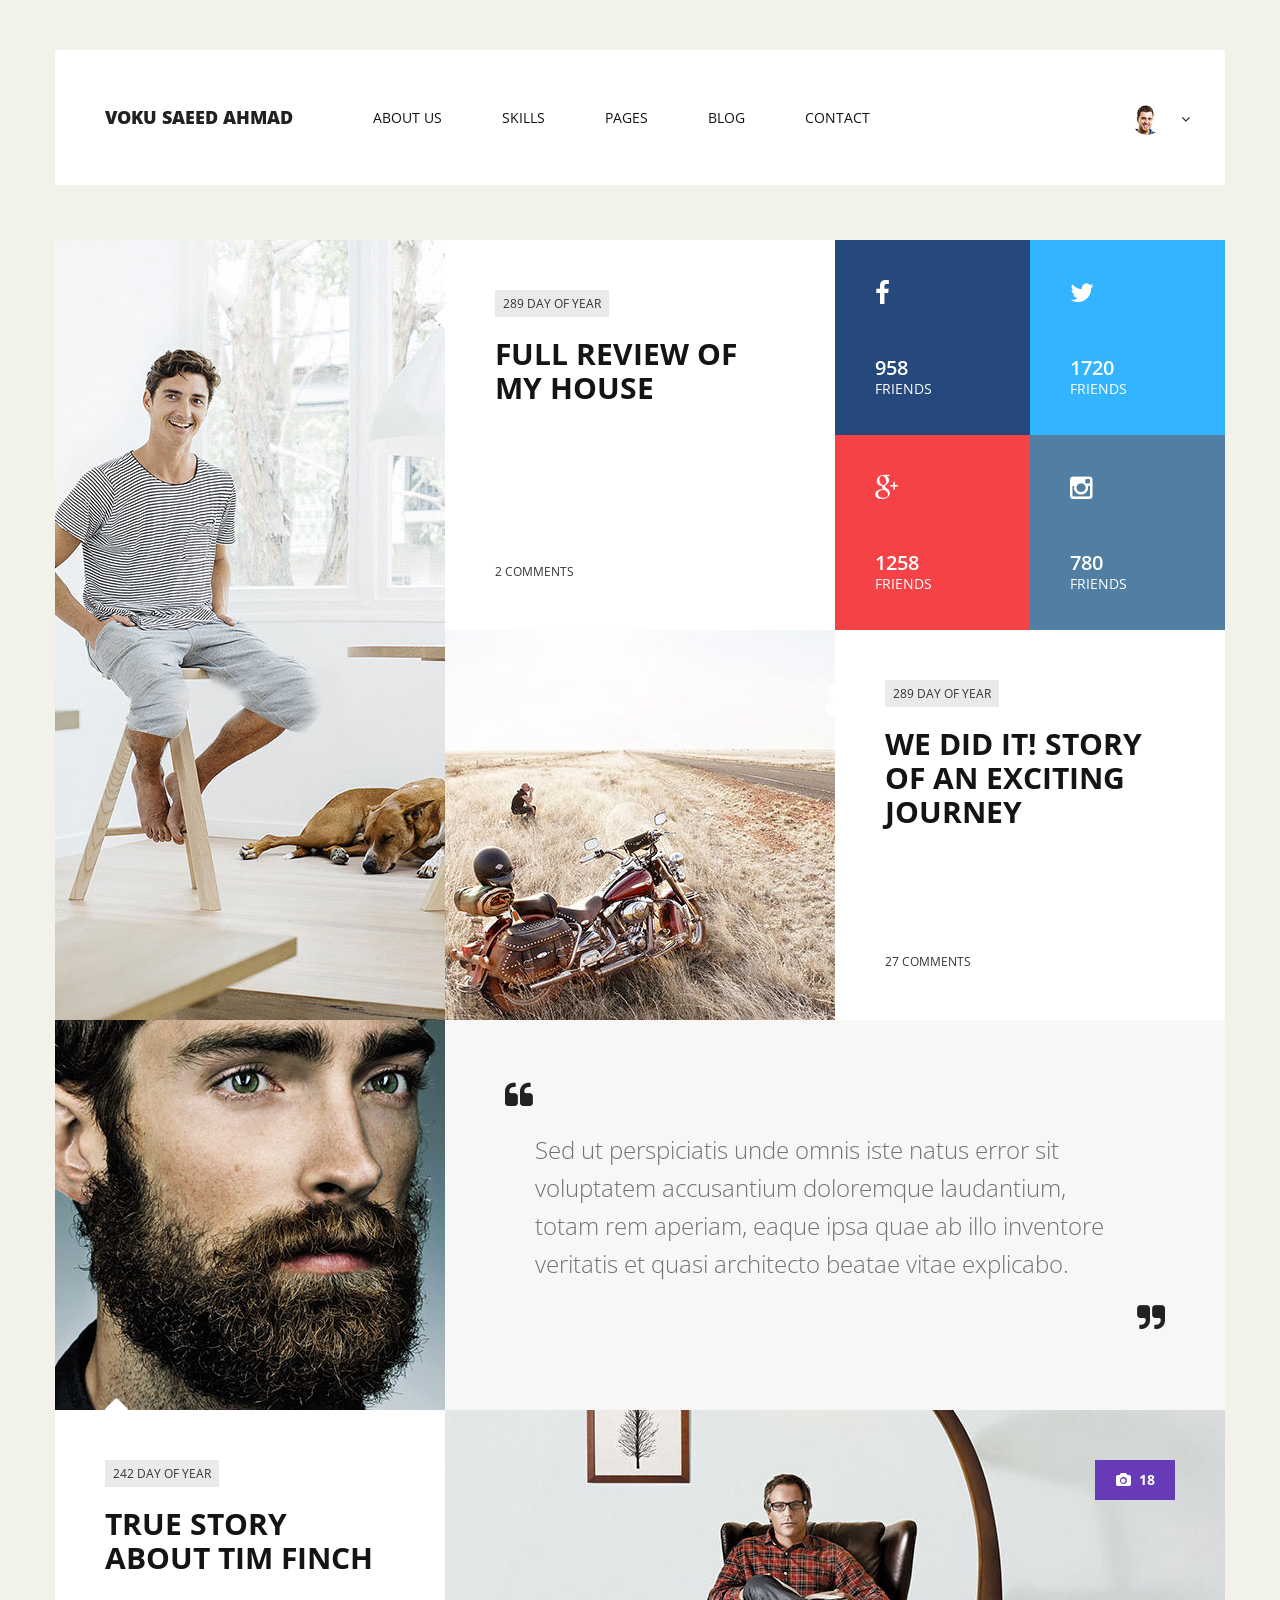
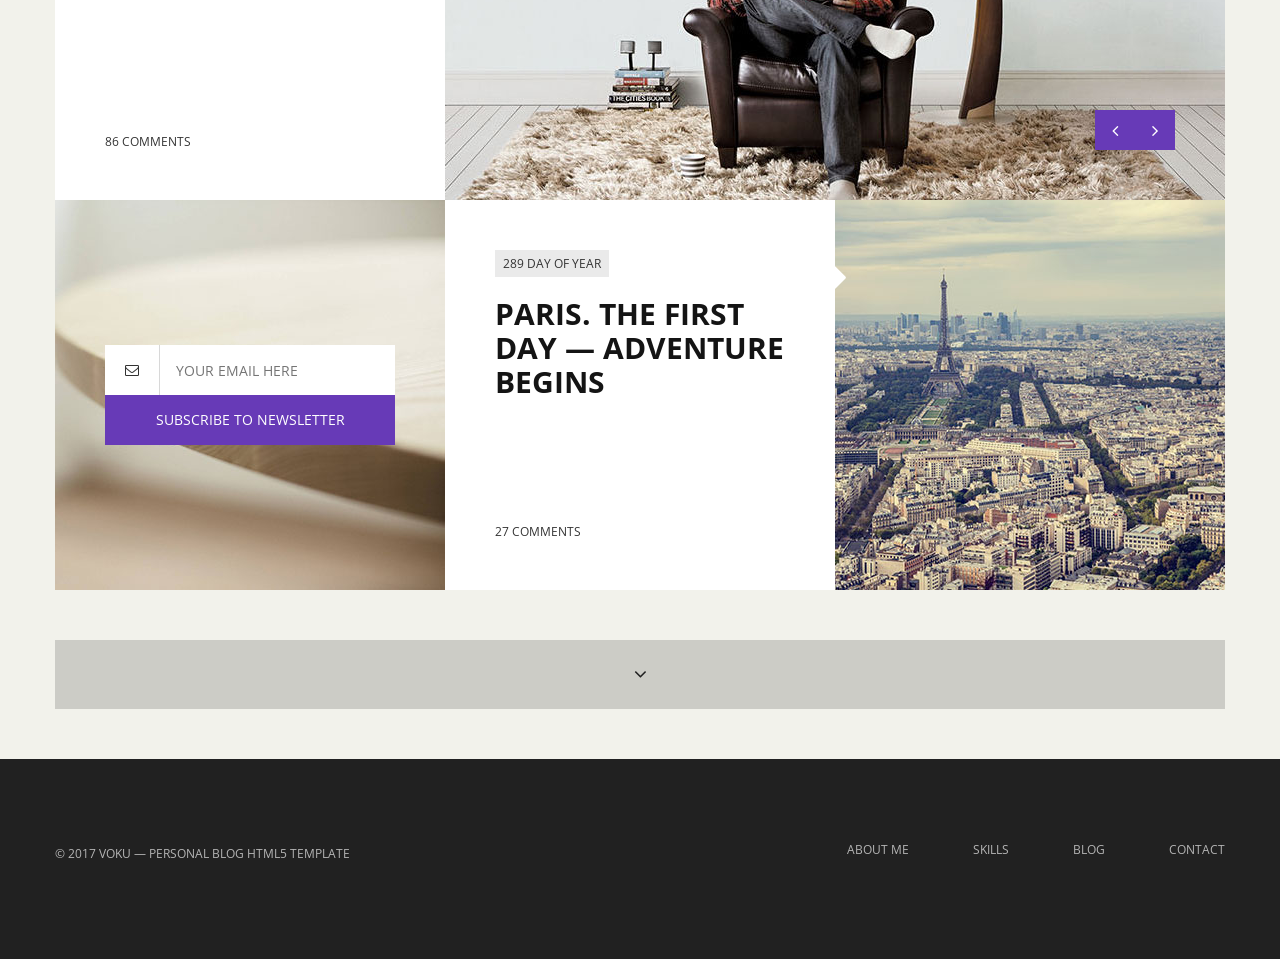
==== commit d27b188e: "changes" ====
--- a/index.html
+++ b/index.html
@@ -33,7 +33,7 @@
   <div class="container"> 
     <!-- Header -->
     <header class="margin-top-50">
-      <div class="logo"> <a href="index.html" class="text-uppercase">voku</a> </div>
+      <div class="logo"> <a href="index.html" class="text-uppercase">voku SAEED AHMAD</a> </div>
       
       <!--======= NAV =========-->
       <nav> 
@@ -43,7 +43,7 @@
           <li><a href="skills.html">skills</a></li>
           <li><a href="index.html">Pages </a>
             <ul class="dropdown">
-              <li><a href="index.html">Home </a></li>
+              <li><a href="index.html">Home</a></li>
               <li><a href="about.html">About </a></li>
               <li><a href="skills.html">Skills </a></li>
               <li><a href="blog.html">Blog </a></li>
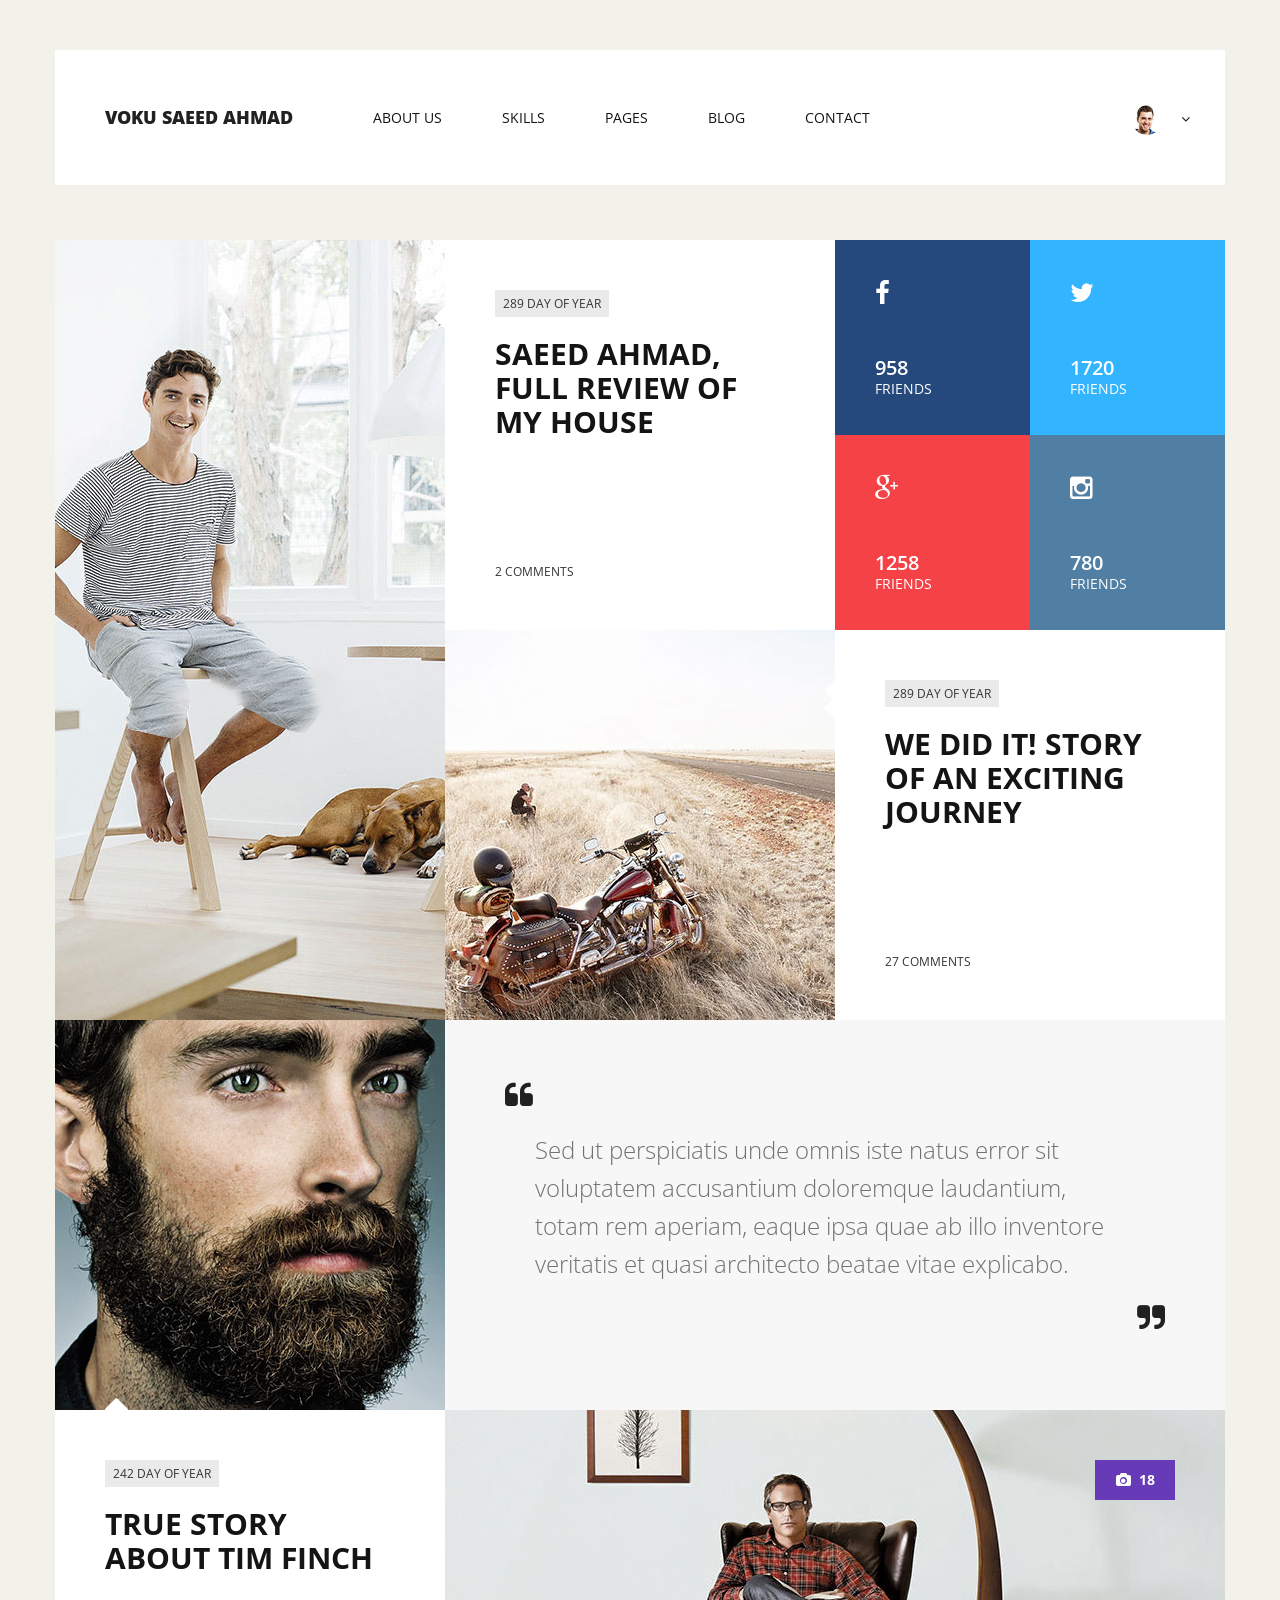
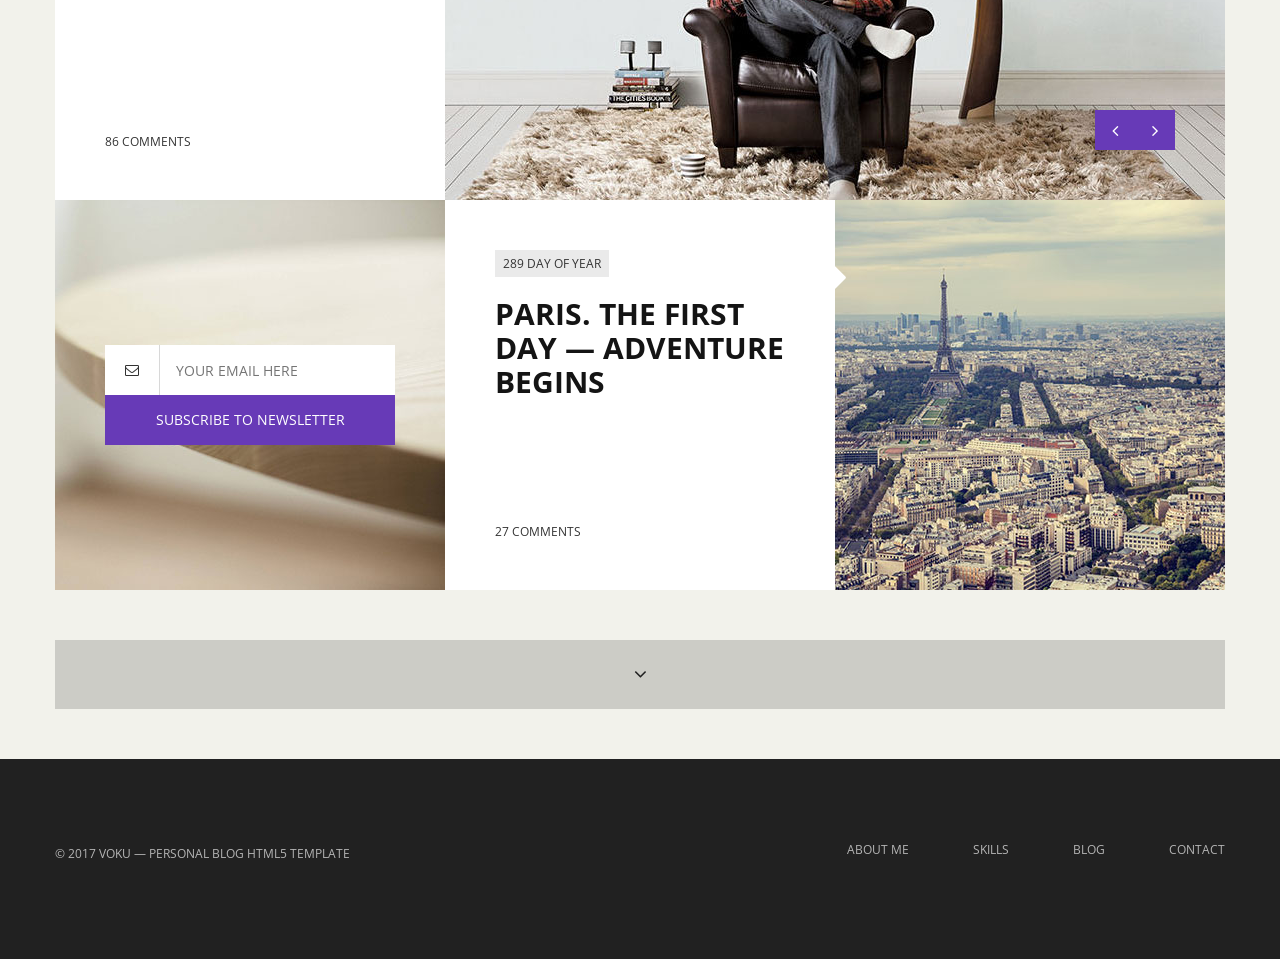
==== commit 4f0e28d8: "changes2" ====
--- a/index.html
+++ b/index.html
@@ -85,7 +85,7 @@
           <li class="col-md-4">
             <article class="white-bg padding-50 caret-left"> <span class="days">289 day of year</span> 
               <!-- Post Tittle --> 
-              <a href="#." class="tittle-post">full review of my house</a> <span class="comment">2 comments</span> </article>
+              <a href="#." class="tittle-post">SAEED AHMAD, full review of my house</a> <span class="comment">2 comments</span> </article>
           </li>
           
           <!-- Social Links -->
